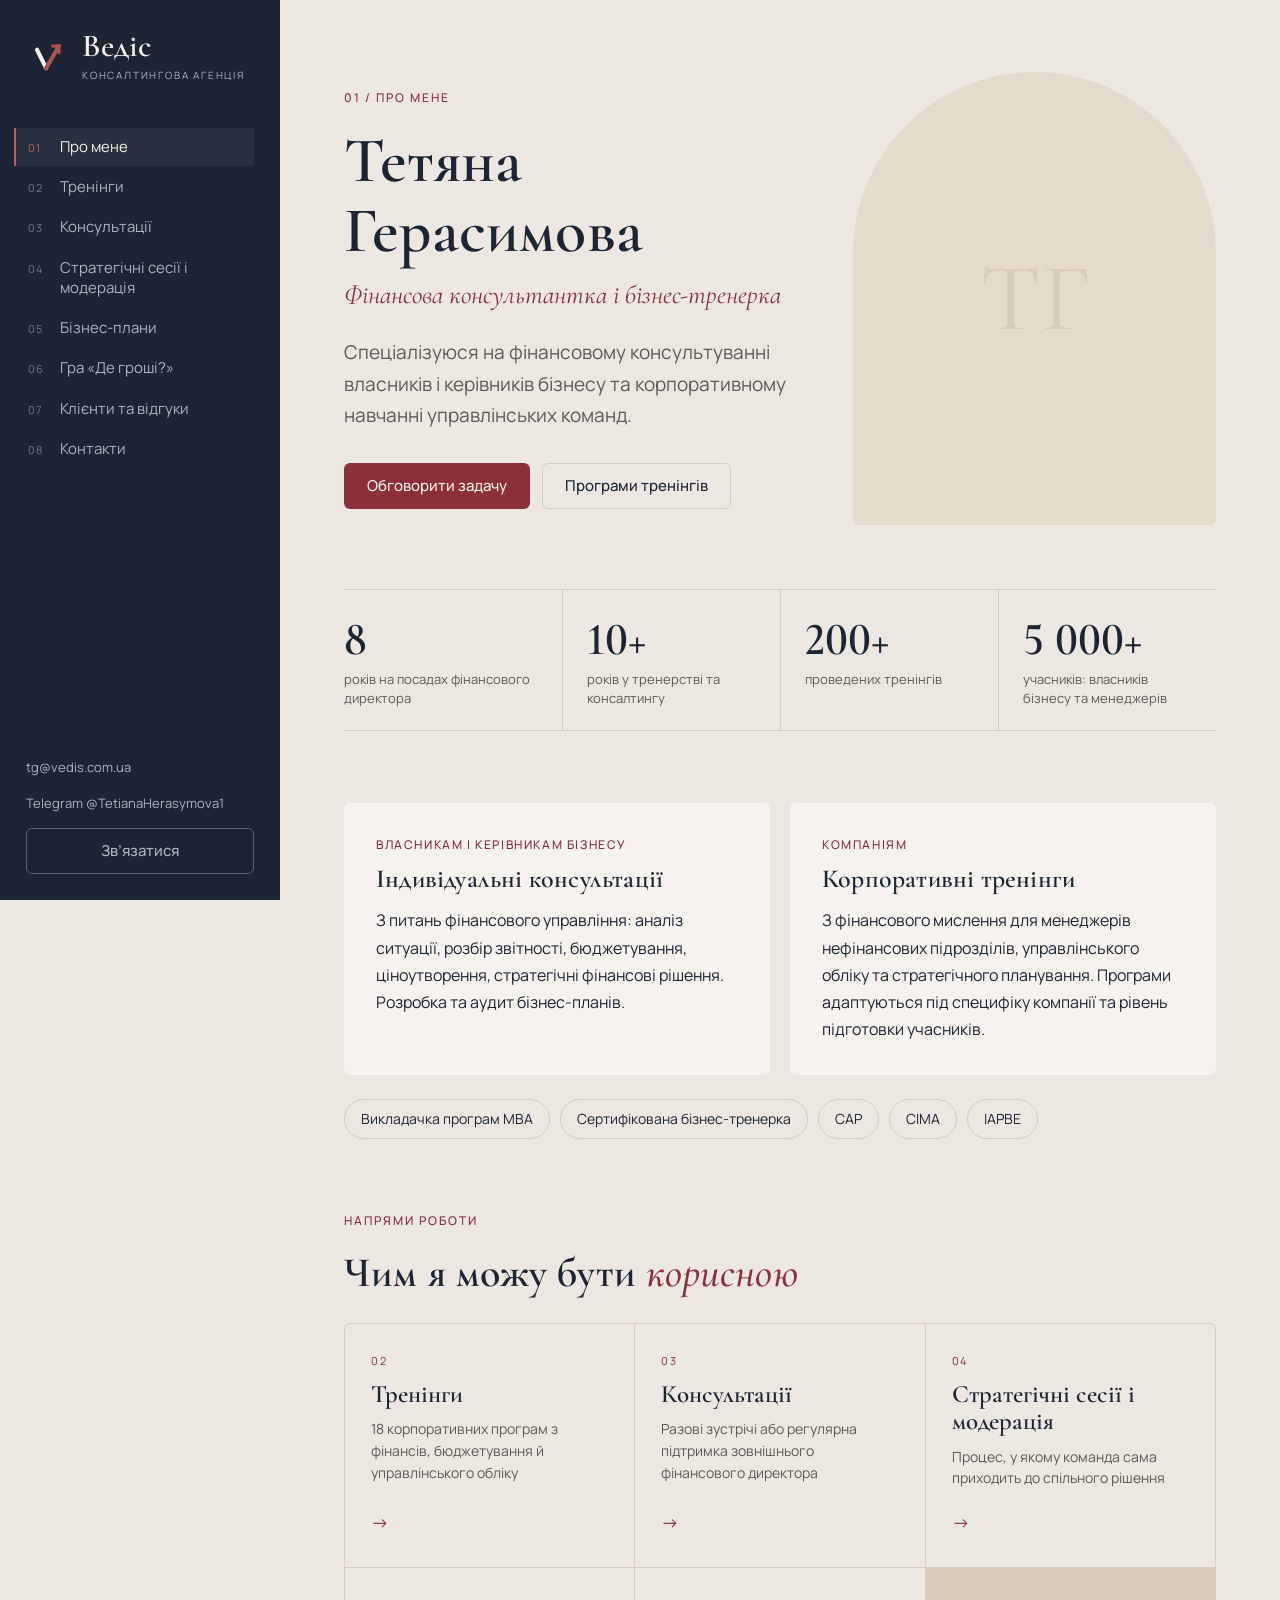
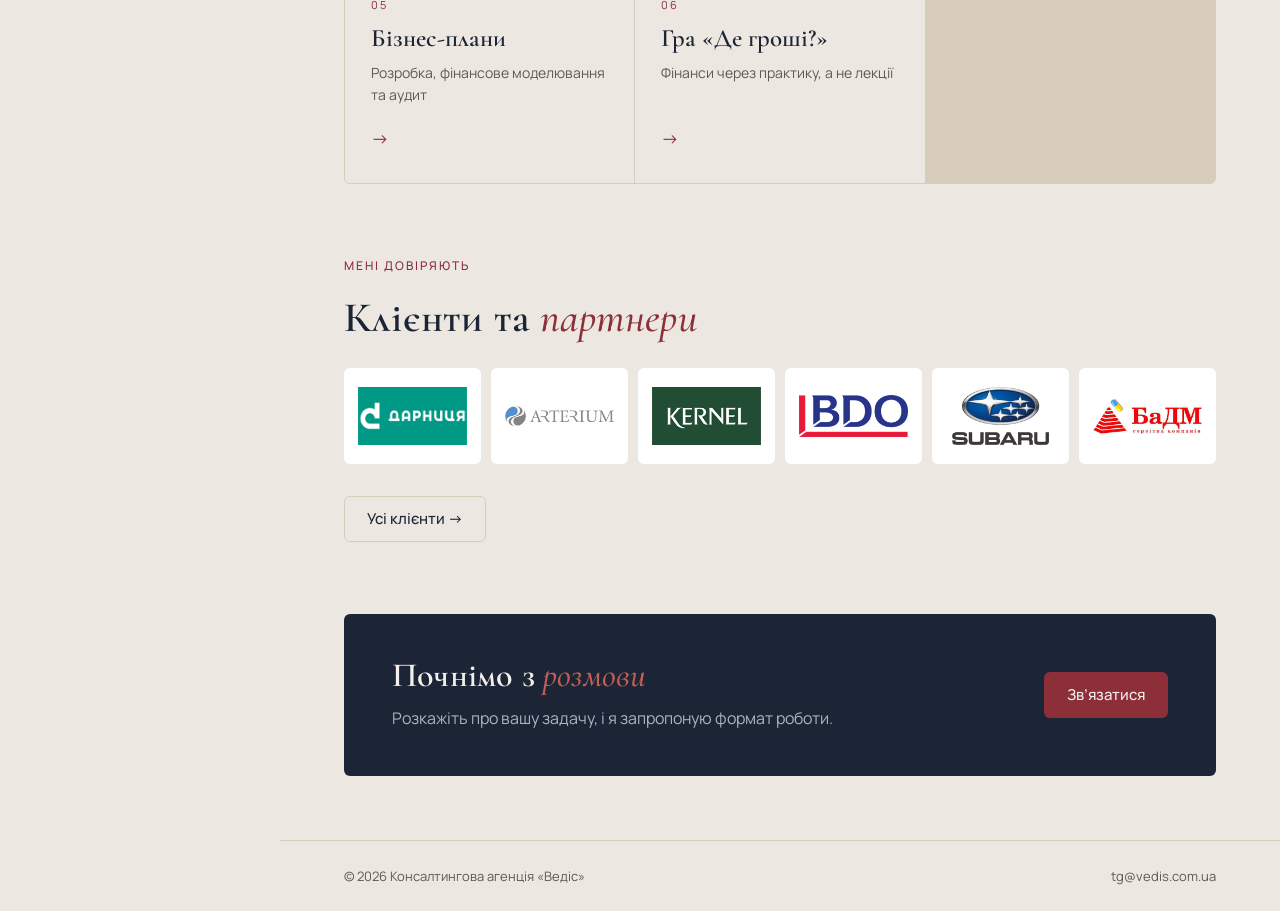
==== index.html @ 9a40e92c "Сайт консалтингової агенції Ведіс Вісім сторінок із лівим меню: Про мене, Тренінги (18 програм, спис" ====
<!doctype html>
<html lang="uk">
<head>
  <meta charset="UTF-8" />
  <meta name="viewport" content="width=device-width, initial-scale=1.0" />
  <title>Консалтингова агенція Ведіс — фінансовий консалтинг і корпоративні тренінги</title>
  <meta name="description" content="Тетяна Герасимова — фінансова консультантка і бізнес-тренерка. Фінансові консультації для власників бізнесу, корпоративні тренінги, стратегічні сесії, бізнес-плани." />
  <link rel="canonical" href="https://vedis.com.ua/" />
  <meta property="og:type" content="website" />
  <meta property="og:locale" content="uk_UA" />
  <meta property="og:site_name" content="Консалтингова агенція Ведіс" />
  <meta property="og:title" content="Консалтингова агенція Ведіс — фінансовий консалтинг і корпоративні тренінги" />
  <meta property="og:description" content="Тетяна Герасимова — фінансова консультантка і бізнес-тренерка. Фінансові консультації для власників бізнесу, корпоративні тренінги, стратегічні сесії, бізнес-плани." />
  <meta property="og:url" content="https://vedis.com.ua/" />
  <meta name="theme-color" content="#1c2535" />
  <link rel="icon" href="favicon.svg" type="image/svg+xml" />
  <link rel="icon" href="favicon-32.png" sizes="32x32" type="image/png" />
  <link rel="apple-touch-icon" href="apple-touch-icon.png" />
  <link rel="preconnect" href="https://fonts.googleapis.com" />
  <link rel="preconnect" href="https://fonts.gstatic.com" crossorigin />
  <link href="https://fonts.googleapis.com/css2?family=Cormorant+Garamond:ital,wght@0,500;0,600;1,500&family=Manrope:wght@400;500;600&display=swap" rel="stylesheet" />
  <link rel="stylesheet" href="assets/css/styles.css?v=20261014-1552" />
</head>
<body>
  <div class="layout">
    <header class="sidebar">
      <a class="brand" href="./" aria-label="Ведіс — на головну">
        <img src="assets/img/logo-mark.svg" alt="" width="44" height="44" />
        <span><span class="brand-name">Ведіс</span><span class="brand-tag">Консалтингова агенція</span></span>
      </a>
      <button class="menu-toggle" type="button" aria-expanded="false" aria-controls="main-nav"><span>Меню</span></button>
      <nav class="nav" id="main-nav" aria-label="Головне меню">
        <a href="./" aria-current="page"><span>01</span>Про мене</a>
        <a href="treningy.html"><span>02</span>Тренінги</a>
        <a href="konsultatsii.html"><span>03</span>Консультації</a>
        <a href="stratehichni-sesii.html"><span>04</span>Стратегічні сесії і модерація</a>
        <a href="biznes-plany.html"><span>05</span>Бізнес-плани</a>
        <a href="hra-de-hroshi.html"><span>06</span>Гра &#171;Де гроші?&#187;</a>
        <a href="klienty.html"><span>07</span>Клієнти та відгуки</a>
        <a href="kontakty.html"><span>08</span>Контакти</a>
      </nav>
      <div class="sidebar-foot">
        <a href="mailto:tg@vedis.com.ua">tg@vedis.com.ua</a>
        <a href="https://t.me/TetianaHerasymova1" target="_blank" rel="noopener">Telegram @TetianaHerasymova1</a>
        <a class="button button-light" href="kontakty.html" data-order="" data-order-title="Зв’язатися">Зв’язатися</a>
      </div>
    </header>

    <div class="content">
      <main class="page" id="main">
        <section class="hero">
          <div>
            <p class="section-index">01 / Про мене</p>
            <h1>Тетяна<br />Герасимова</h1>
            <p class="role">Фінансова консультантка і бізнес-тренерка</p>
            <p class="lead">Спеціалізуюся на фінансовому консультуванні власників і керівників бізнесу та корпоративному навчанні управлінських команд.</p>
            <div class="actions">
              <a class="button button-primary" href="kontakty.html" data-order="" data-order-title="Обговорити задачу">Обговорити задачу</a>
              <a class="button button-ghost" href="treningy.html">Програми тренінгів</a>
            </div>
          </div>
          <div class="portrait" aria-hidden="true">ТГ</div>
        </section>

        <div class="stats">
          <div class="stat"><b>8</b><span>років на посадах фінансового директора</span></div>
          <div class="stat"><b>10+</b><span>років у тренерстві та консалтингу</span></div>
          <div class="stat"><b>200+</b><span>проведених тренінгів</span></div>
          <div class="stat"><b>5 000+</b><span>учасників: власників бізнесу та менеджерів</span></div>
        </div>

        <section class="block">
          <div class="audience">
            <article class="card">
              <p class="kicker">Власникам і керівникам бізнесу</p>
              <h3>Індивідуальні консультації</h3>
              <p>З питань фінансового управління: аналіз ситуації, розбір звітності, бюджетування, ціноутворення, стратегічні фінансові рішення. Розробка та аудит бізнес-планів.</p>
            </article>
            <article class="card">
              <p class="kicker">Компаніям</p>
              <h3>Корпоративні тренінги</h3>
              <p>З фінансового мислення для менеджерів нефінансових підрозділів, управлінського обліку та стратегічного планування. Програми адаптуються під специфіку компанії та рівень підготовки учасників.</p>
            </article>
          </div>
          <div class="credentials" aria-label="Кваліфікація">
            <span>Викладачка програм MBA</span>
            <span>Сертифікована бізнес-тренерка</span>
            <span>CAP</span>
            <span>CIMA</span>
            <span>IAPBE</span>
          </div>
        </section>

        <section class="block">
          <div class="block-head">
            <p class="section-index">Напрями роботи</p>
            <h2>Чим я можу бути <em>корисною</em></h2>
          </div>
          <div class="directions">
            <a class="direction" href="treningy.html"><small>02</small><strong>Тренінги</strong><span>18 корпоративних програм з фінансів, бюджетування й управлінського обліку</span><span class="arrow">→</span></a>
            <a class="direction" href="konsultatsii.html"><small>03</small><strong>Консультації</strong><span>Разові зустрічі або регулярна підтримка зовнішнього фінансового директора</span><span class="arrow">→</span></a>
            <a class="direction" href="stratehichni-sesii.html"><small>04</small><strong>Стратегічні сесії і модерація</strong><span>Процес, у якому команда сама приходить до спільного рішення</span><span class="arrow">→</span></a>
            <a class="direction" href="biznes-plany.html"><small>05</small><strong>Бізнес-плани</strong><span>Розробка, фінансове моделювання та аудит</span><span class="arrow">→</span></a>
            <a class="direction" href="hra-de-hroshi.html"><small>06</small><strong>Гра «Де гроші?»</strong><span>Фінанси через практику, а не лекції</span><span class="arrow">→</span></a>
          </div>
        </section>

        <section class="block">
          <div class="block-head">
            <p class="section-index">Мені довіряють</p>
            <h2>Клієнти та <em>партнери</em></h2>
          </div>
          <div class="clients-strip">
            <div class="client is-tile"><img src="assets/clients/darnytsia.png" alt="Дарниця" loading="lazy" /></div>
            <div class="client"><img src="assets/clients/arterium.png" alt="Артеріум" loading="lazy" /></div>
            <div class="client is-tile"><img src="assets/clients/kernel.png" alt="Kernel" loading="lazy" /></div>
            <div class="client"><img src="assets/clients/bdo.png" alt="BDO" loading="lazy" /></div>
            <div class="client"><img src="assets/clients/subaru.png" alt="Subaru" loading="lazy" /></div>
            <div class="client"><img src="assets/clients/badm.png" alt="БаДМ" loading="lazy" /></div>
          </div>
          <div class="actions"><a class="button button-ghost" href="klienty.html">Усі клієнти →</a></div>
        </section>

        <section class="block">
          <div class="cta-band">
            <div>
              <h2>Почнімо з <em>розмови</em></h2>
              <p>Розкажіть про вашу задачу, і я запропоную формат роботи.</p>
            </div>
            <a class="button button-primary" href="kontakty.html" data-order="" data-order-title="Обговорити задачу">Зв’язатися</a>
          </div>
        </section>
      </main>
      <footer class="footer">
        <span>© <span data-year>2026</span> Консалтингова агенція «Ведіс»</span>
        <a href="mailto:tg@vedis.com.ua">tg@vedis.com.ua</a>
      </footer>
    </div>
  </div>

  <dialog class="order-dialog" id="order-dialog" aria-labelledby="order-title">
    <form class="form js-form" data-subject="Замовлення з сайту">
      <button class="dialog-close" type="button" aria-label="Закрити">×</button>
      <h2 id="order-title">Замовити</h2>
      <p class="service-name"></p>
      <input type="hidden" name="service" />
      <input class="hp" type="checkbox" name="botcheck" tabindex="-1" autocomplete="off" />
      <div class="row">
        <label>Ваше ім’я<input name="name" autocomplete="name" required /></label>
        <label>Компанія<input name="company" autocomplete="organization" /></label>
      </div>
      <div class="row">
        <label>Телефон, Telegram або Viber<input name="phone" autocomplete="tel" required /></label>
        <label>Email<input name="email" type="email" autocomplete="email" /></label>
      </div>
      <label>Коментар<textarea name="message" placeholder="Кількість учасників, бажані дати, ваш запит"></textarea></label>
      <button class="button button-primary" type="submit">Надіслати заявку</button>
      <p class="form-status" role="status"></p>
    </form>
  </dialog>

  <script src="assets/js/main.js?v=20261014-1552"></script>
</body>
</html>
---- assets/css/styles.css ----
:root {
  --stone: #ece7e0;
  --paper: #f6f3ee;
  --sand: #d8ccba;
  --sand-soft: #e4dbcd;
  --navy: #1c2535;
  --navy-soft: #273247;
  --ink: #1c2535;
  --muted: #5d5a55;
  --bordo: #8c2f39;
  --bordo-dark: #74252e;
  --bordo-light: #c25e55;
  --on-navy: #f3efe9;
  --on-navy-muted: #aeb3bd;
  --serif: "Cormorant Garamond", Georgia, serif;
  --sans: "Manrope", system-ui, -apple-system, "Segoe UI", sans-serif;
  --sidebar: 280px;
  --radius: 6px;
}

*, *::before, *::after { box-sizing: border-box; }
html { scroll-behavior: smooth; -webkit-text-size-adjust: 100%; }
body {
  margin: 0;
  background: var(--stone);
  color: var(--ink);
  font: 400 16px/1.7 var(--sans);
  font-variant-numeric: lining-nums;
}
img { max-width: 100%; display: block; }
a { color: inherit; }
h1, h2, h3 { font-family: var(--serif); font-weight: 600; line-height: 1.08; margin: 0; letter-spacing: 0.2px; }
h1 { font-size: clamp(40px, 5.2vw, 64px); }
h2 { font-size: clamp(30px, 3.4vw, 42px); }
h3 { font-size: 26px; }
h1 em, h2 em, h3 em { font-style: italic; font-weight: 500; color: var(--bordo); }
p { margin: 0 0 1em; }
.visually-hidden { position: absolute !important; width: 1px; height: 1px; overflow: hidden; clip: rect(0 0 0 0); white-space: nowrap; }

/* ---------- Layout ---------- */
.layout { display: grid; grid-template-columns: var(--sidebar) minmax(0, 1fr); min-height: 100vh; }

.sidebar {
  position: sticky; top: 0; height: 100vh;
  display: flex; flex-direction: column;
  background: var(--navy); color: var(--on-navy-muted);
  padding: 32px 26px 26px;
  overflow-y: auto;
}
.brand { display: flex; align-items: center; gap: 12px; text-decoration: none; color: var(--on-navy); }
.brand img { width: 44px; height: 44px; }
.brand-name { display: block; font-family: var(--serif); font-weight: 600; font-size: 32px; line-height: 0.9; }
.brand-tag { display: block; font-size: 10px; letter-spacing: 1.8px; text-transform: uppercase; color: var(--on-navy-muted); margin-top: 6px; }

.menu-toggle { display: none; }

.nav { margin: 44px 0 24px; display: grid; gap: 2px; }
.nav a {
  display: flex; gap: 14px; align-items: baseline;
  padding: 9px 12px; margin-left: -12px;
  border-left: 2px solid transparent;
  text-decoration: none; font-size: 15px; line-height: 1.35;
  transition: color .2s, background .2s;
}
.nav a span { font-size: 11px; letter-spacing: 1px; color: #6f7788; min-width: 18px; }
.nav a:hover { color: var(--on-navy); background: rgba(255,255,255,.04); }
.nav a[aria-current="page"] { color: var(--on-navy); border-left-color: var(--bordo-light); background: rgba(255,255,255,.05); }
.nav a[aria-current="page"] span { color: var(--bordo-light); }

.sidebar-foot { margin-top: auto; display: grid; gap: 14px; font-size: 13px; }
.sidebar-foot a { text-decoration: none; color: var(--on-navy-muted); }
.sidebar-foot a:hover { color: var(--on-navy); }
.sidebar-foot .button { justify-content: center; }

.content { min-width: 0; display: flex; flex-direction: column; }
.page { width: 100%; max-width: 1080px; padding: 72px clamp(24px, 5vw, 72px) 64px; flex: 1; }

.section-index { font-size: 12px; letter-spacing: 2px; text-transform: uppercase; color: var(--bordo); margin: 0 0 18px; font-weight: 500; }
.lead { font-size: 19px; line-height: 1.65; color: var(--muted); max-width: 680px; margin-top: 22px; }
.page-head { margin-bottom: 56px; }
.block { margin-top: 72px; }
.block-head { margin-bottom: 28px; }
.rule { border: 0; border-top: 1px solid var(--sand); margin: 64px 0; }

/* ---------- Buttons ---------- */
.button {
  display: inline-flex; align-items: center; gap: 10px;
  padding: 13px 22px; border-radius: var(--radius);
  font: 500 15px/1.2 var(--sans); text-decoration: none; cursor: pointer;
  border: 1px solid transparent; transition: background .2s, color .2s, border-color .2s;
}
.button-primary { background: var(--bordo); color: var(--on-navy); }
.button-primary:hover { background: var(--bordo-dark); }
.button-ghost { background: transparent; color: var(--ink); border-color: var(--sand); }
.button-ghost:hover { border-color: var(--ink); }
.button-light { background: transparent; color: var(--on-navy); border-color: rgba(243,239,233,.3); }
.button-light:hover { border-color: var(--on-navy); }
.button svg { width: 16px; height: 16px; }
.actions { display: flex; flex-wrap: wrap; gap: 12px; margin-top: 32px; }

/* ---------- Home ---------- */
.hero { display: grid; grid-template-columns: minmax(0, 1.25fr) minmax(0, 1fr); gap: 56px; align-items: center; }
.hero .role { font-family: var(--serif); font-size: 26px; line-height: 1.25; font-style: italic; color: var(--bordo); margin-top: 14px; }
.portrait {
  aspect-ratio: 4 / 5; border-radius: 200px 200px 6px 6px;
  background: var(--sand-soft); overflow: hidden;
  display: grid; place-items: center;
  font-family: var(--serif); font-size: 96px; color: var(--sand);
}
.portrait img { width: 100%; height: 100%; object-fit: cover; }

.stats { display: grid; grid-template-columns: repeat(4, minmax(0, 1fr)); border-top: 1px solid var(--sand); border-bottom: 1px solid var(--sand); margin-top: 64px; }
.stat { padding: 26px 20px 22px 0; }
.stat + .stat { padding-left: 24px; border-left: 1px solid var(--sand); }
.stat b { display: block; font-family: var(--serif); font-weight: 600; font-size: 46px; line-height: 1; color: var(--ink); }
.stat span { display: block; font-size: 13px; color: var(--muted); margin-top: 8px; line-height: 1.45; }

.audience { display: grid; grid-template-columns: repeat(2, minmax(0, 1fr)); gap: 20px; }
.card { background: var(--paper); border-radius: var(--radius); padding: 32px; }
.card h3 { margin-bottom: 14px; }
.card p:last-child { margin-bottom: 0; }
.card .kicker { font-size: 12px; letter-spacing: 1.6px; text-transform: uppercase; color: var(--bordo); margin-bottom: 10px; font-weight: 500; }

.credentials { display: flex; flex-wrap: wrap; gap: 10px; margin-top: 24px; }
.credentials span { border: 1px solid var(--sand); border-radius: 40px; padding: 7px 16px; font-size: 14px; }

.directions { display: grid; grid-template-columns: repeat(auto-fit, minmax(220px, 1fr)); gap: 1px; background: var(--sand); border: 1px solid var(--sand); border-radius: var(--radius); overflow: hidden; }
.direction { background: var(--stone); padding: 28px 26px 30px; text-decoration: none; display: flex; flex-direction: column; gap: 10px; transition: background .2s; }
.direction:hover { background: var(--paper); }
.direction small { font-size: 11px; letter-spacing: 1.5px; color: var(--bordo); }
.direction strong { font-family: var(--serif); font-size: 25px; font-weight: 600; line-height: 1.1; }
.direction span { font-size: 14px; color: var(--muted); line-height: 1.55; }
.direction .arrow { margin-top: auto; padding-top: 10px; color: var(--bordo); font-size: 18px; }

.cta-band { background: var(--navy); color: var(--on-navy); border-radius: var(--radius); padding: 44px 48px; display: flex; align-items: center; justify-content: space-between; gap: 32px; flex-wrap: wrap; }
.cta-band h2 { font-size: 34px; }
.cta-band h2 em { color: var(--bordo-light); }
.cta-band p { color: var(--on-navy-muted); margin: 10px 0 0; }

/* ---------- Lists / services ---------- */
.checklist { list-style: none; padding: 0; margin: 0; display: grid; grid-template-columns: repeat(2, minmax(0, 1fr)); gap: 0 32px; }
.checklist li { padding: 13px 0 13px 28px; border-bottom: 1px solid var(--sand); position: relative; }
.checklist li::before { content: ""; position: absolute; left: 2px; top: 22px; width: 12px; height: 2px; background: var(--bordo); }

.services { display: grid; gap: 20px; }
.service { background: var(--paper); border-radius: var(--radius); padding: 36px; display: grid; grid-template-columns: 64px minmax(0, 1fr); gap: 8px 24px; }
.service .num { font-family: var(--serif); font-size: 40px; line-height: 1; color: var(--bordo); }
.service h3 { margin-bottom: 12px; }
.service p:last-child { margin-bottom: 0; }
.service .meta { font-size: 14px; color: var(--muted); border-top: 1px solid var(--sand); padding-top: 14px; margin-top: 16px; }
.note { font-size: 15px; color: var(--muted); border-left: 2px solid var(--bordo); padding: 4px 0 4px 18px; margin-top: 32px; }

.chips { display: flex; flex-wrap: wrap; gap: 10px; }
.chips span { background: var(--paper); border-radius: 40px; padding: 9px 18px; font-size: 15px; }

.formats { display: grid; grid-template-columns: repeat(2, minmax(0, 1fr)); gap: 20px; }
.format { border: 1px solid var(--sand); border-radius: var(--radius); padding: 28px; }
.format small { display: block; font-size: 11px; letter-spacing: 1.5px; text-transform: uppercase; color: var(--bordo); margin-bottom: 8px; font-weight: 500; }
.format strong { font-family: var(--serif); font-size: 24px; font-weight: 600; line-height: 1.15; display: block; }
.format p { margin: 10px 0 0; color: var(--muted); font-size: 15px; }

.two-col { display: grid; grid-template-columns: repeat(2, minmax(0, 1fr)); gap: 48px; }

/* ---------- Trainings ---------- */
.trainings { display: grid; grid-template-columns: 300px minmax(0, 1fr); gap: 48px; align-items: start; }
.program-nav { position: sticky; top: 32px; max-height: calc(100vh - 64px); overflow-y: auto; overflow-x: hidden; padding: 0 6px 0 12px; margin-left: -12px; }
.program-nav h2 { font-family: var(--sans); font-size: 11px; letter-spacing: 1.6px; text-transform: uppercase; color: var(--muted); font-weight: 500; margin: 24px 0 8px; }
.program-nav h2:first-child { margin-top: 0; }
.program-nav ul { list-style: none; margin: 0; padding: 0; }
.program-nav a { display: grid; grid-template-columns: minmax(0, 1fr) auto; gap: 12px; padding: 9px 12px; margin: 0 -12px; border-radius: var(--radius); text-decoration: none; font-size: 14px; line-height: 1.4; }
.program-nav a small { color: var(--muted); font-size: 12px; white-space: nowrap; padding-top: 1px; }
.program-nav a:hover { background: var(--paper); }
.program-nav a[aria-current="true"] { background: var(--navy); color: var(--on-navy); }
.program-nav a[aria-current="true"] small { color: var(--on-navy-muted); }
.program-select { display: none; }

.program { background: var(--paper); border-radius: var(--radius); padding: 44px; }
.js .program:not(.is-active) { display: none; }
.program + .program { margin-top: 24px; }
.js .program + .program { margin-top: 0; }
.program-hours { display: inline-block; background: var(--stone); border-radius: 40px; padding: 5px 14px; font-size: 13px; margin-bottom: 18px; }
.program h2 { margin-bottom: 26px; }
.program h3 { font-size: 24px; margin: 34px 0 12px; }
.program dl { display: grid; grid-template-columns: 170px minmax(0, 1fr); gap: 12px 24px; margin: 0; }
.program dt { font-size: 13px; color: var(--muted); padding-top: 2px; }
.program dd { margin: 0; }
.program ul.dash { list-style: none; padding: 0; margin: 0; }
.program ul.dash li { padding-left: 22px; position: relative; margin-bottom: 8px; }
.program ul.dash li::before { content: ""; position: absolute; left: 0; top: 13px; width: 10px; height: 2px; background: var(--bordo); }
.day { margin-top: 28px; }
.day-title { font-size: 12px; letter-spacing: 1.6px; text-transform: uppercase; color: var(--bordo); font-weight: 500; border-bottom: 1px solid var(--sand); padding-bottom: 8px; margin-bottom: 4px; }
.topics { list-style: none; counter-reset: topic var(--start, 0); padding: 0; margin: 0; }
.topics > li { counter-increment: topic; padding: 14px 0 14px 44px; border-bottom: 1px solid var(--sand-soft); position: relative; }
.topics > li::before { content: counter(topic, decimal-leading-zero); position: absolute; left: 0; top: 13px; font-family: var(--serif); font-size: 20px; color: var(--bordo); line-height: 1.3; }
.topics ul { margin: 6px 0 0; padding-left: 18px; color: var(--muted); font-size: 15px; }
.topics ul li { margin-bottom: 2px; }
.program-pending { color: var(--muted); border-left: 2px solid var(--sand); padding-left: 18px; }
.trainer { margin-top: 28px; font-size: 15px; color: var(--muted); }
.trainer b { color: var(--ink); font-weight: 500; }
.custom-note { margin-top: 40px; }

/* ---------- Gallery ---------- */
.gallery { display: grid; grid-template-columns: repeat(auto-fill, minmax(150px, 1fr)); gap: 10px; }
.gallery a { display: block; aspect-ratio: 4 / 3; overflow: hidden; border-radius: 4px; background: var(--sand-soft); }
.gallery img { width: 100%; height: 100%; object-fit: cover; transition: transform .3s; }
.gallery a:hover img { transform: scale(1.04); }
.lightbox { border: 0; padding: 0; background: transparent; max-width: 100vw; max-height: 100vh; width: 100vw; height: 100vh; }
.lightbox::backdrop { background: rgba(14, 18, 27, .92); }
.lightbox-inner { position: relative; width: 100%; height: 100%; display: grid; place-items: center; padding: 56px 72px; }
.lightbox img { max-width: 100%; max-height: calc(100vh - 112px); object-fit: contain; }
.lightbox button { position: absolute; background: none; border: 0; color: #fff; font-size: 34px; cursor: pointer; padding: 10px 16px; line-height: 1; }
.lightbox .lb-close { top: 10px; right: 12px; }
.lightbox .lb-prev { left: 8px; top: 50%; transform: translateY(-50%); }
.lightbox .lb-next { right: 8px; top: 50%; transform: translateY(-50%); }
.lightbox .lb-count { position: absolute; bottom: 16px; left: 0; right: 0; text-align: center; color: #cfd3da; font-size: 13px; }

/* ---------- Clients ---------- */
.clients { display: grid; grid-template-columns: repeat(auto-fill, minmax(170px, 1fr)); gap: 12px; }
.client { background: #fff; border-radius: var(--radius); height: 124px; display: flex; align-items: center; justify-content: center; padding: 0 22px; overflow: hidden; }
.client img { max-height: 76px; max-width: 100%; width: auto; height: auto; }
.client.is-tile { padding: 0; }
.client.is-tile img { width: 100%; height: 100%; max-height: none; object-fit: cover; }
.clients-strip { display: grid; grid-template-columns: repeat(6, minmax(0, 1fr)); gap: 10px; }
.clients-strip .client { height: 96px; padding: 0 14px; }
.clients-strip .client img { max-height: 58px; }

/* ---------- Contacts ---------- */
.contact-grid { display: grid; grid-template-columns: minmax(0, 1fr) minmax(0, 1.1fr); gap: 48px; align-items: start; }
.contact-list { display: grid; gap: 1px; background: var(--sand); border-top: 1px solid var(--sand); border-bottom: 1px solid var(--sand); }
.contact-list a { background: var(--stone); display: grid; padding: 18px 0; text-decoration: none; }
.contact-list a small { font-size: 12px; letter-spacing: 1.5px; text-transform: uppercase; color: var(--muted); }
.contact-list a span { font-family: var(--serif); font-size: 26px; font-weight: 600; }
.contact-list a:hover span { color: var(--bordo); }

/* ---------- Forms ---------- */
.form { background: var(--paper); border-radius: var(--radius); padding: 32px; display: grid; gap: 16px; }
.form label { display: grid; gap: 6px; font-size: 13px; color: var(--muted); }
.form input, .form textarea {
  font: 400 16px/1.5 var(--sans); color: var(--ink);
  background: #fff; border: 1px solid var(--sand); border-radius: var(--radius);
  padding: 11px 14px; width: 100%;
}
.form textarea { min-height: 110px; resize: vertical; }
.form input:focus, .form textarea:focus { outline: 2px solid var(--navy); outline-offset: -1px; border-color: transparent; }
.form .row { display: grid; grid-template-columns: repeat(2, minmax(0, 1fr)); gap: 16px; }
.form .button { justify-self: start; }
.form-status { font-size: 14px; margin: 0; min-height: 1.4em; }
.form-status.is-error { color: var(--bordo); }
.form-status.is-ok { color: #2f6b4f; }
.form-note { font-size: 12px; color: var(--muted); margin: 0; }
.hp { display: none; }

.order-dialog { border: 0; border-radius: 10px; padding: 0; width: min(560px, calc(100vw - 32px)); background: var(--paper); color: var(--ink); }
.order-dialog::backdrop { background: rgba(14, 18, 27, .6); }
.order-dialog .form { padding: 36px; }
.order-dialog h2 { font-size: 32px; padding-right: 30px; }
.order-dialog .service-name { color: var(--bordo); font-size: 15px; margin: -6px 0 4px; }
.dialog-close { position: absolute; top: 14px; right: 16px; background: none; border: 0; font-size: 28px; line-height: 1; cursor: pointer; color: var(--muted); }

/* ---------- Footer ---------- */
.footer { border-top: 1px solid var(--sand); padding: 24px clamp(24px, 5vw, 72px); font-size: 13px; color: var(--muted); display: flex; justify-content: space-between; flex-wrap: wrap; gap: 8px 24px; }
.footer a { text-decoration: none; }
.print-head { display: none; }

/* ---------- Responsive ---------- */
.program { container-type: inline-size; }
@container (max-width: 620px) {
  .program dl { grid-template-columns: 1fr; gap: 4px; }
  .program dd { margin-bottom: 14px; }
}

@media (max-width: 1280px) {
  .trainings { grid-template-columns: 1fr; gap: 20px; }
  .program-nav { display: none; }
  .program-select { display: grid; gap: 6px; font-size: 13px; color: var(--muted); max-width: 640px; }
  .program-select select { font: 500 16px var(--sans); padding: 12px 14px; border: 1px solid var(--sand); border-radius: var(--radius); background: var(--paper); color: var(--ink); width: 100%; }
}

@media (max-width: 1180px) {
  .clients-strip { grid-template-columns: repeat(3, minmax(0, 1fr)); }
}

@media (max-width: 960px) {
  .layout { display: block; }
  .sidebar {
    position: sticky; top: 0; z-index: 20; height: auto; overflow: visible;
    flex-direction: row; flex-wrap: wrap; align-items: center; justify-content: space-between;
    padding: 12px 16px;
  }
  .brand img { width: 36px; height: 36px; }
  .brand-name { font-size: 26px; }
  .brand-tag { font-size: 9px; margin-top: 4px; }
  .menu-toggle {
    display: inline-flex; align-items: center; gap: 8px;
    background: none; border: 1px solid rgba(243,239,233,.3); color: var(--on-navy);
    border-radius: var(--radius); padding: 8px 14px; font: 500 14px var(--sans); cursor: pointer;
  }
  .nav, .sidebar-foot { display: none; width: 100%; }
  .sidebar.is-open .nav { display: grid; margin: 16px 0 8px; }
  .sidebar.is-open .sidebar-foot { display: grid; padding-bottom: 8px; }
  .nav a { margin-left: 0; }

  .page { padding: 40px 16px 48px; }
  .footer { padding: 20px 16px; }
  .hero { grid-template-columns: 1fr; gap: 32px; }
  .hero .portrait { width: 62%; max-width: 260px; order: -1; font-size: 64px; }
  .stats { grid-template-columns: repeat(2, minmax(0, 1fr)); }
  .stat:nth-child(3) { border-left: 0; padding-left: 0; }
  .stat:nth-child(n+3) { border-top: 1px solid var(--sand); }
  .audience, .formats, .two-col, .contact-grid, .checklist { grid-template-columns: 1fr; }
  .block { margin-top: 56px; }
  .cta-band { padding: 32px 24px; }

  .program { padding: 28px 20px; }
  .service { grid-template-columns: 1fr; padding: 28px 22px; }
  .form { padding: 24px 18px; }
  .form .row { grid-template-columns: 1fr; }
  .order-dialog .form { padding: 28px 20px; }
  .clients { grid-template-columns: repeat(2, minmax(0, 1fr)); }
}

/* ---------- Print (programs) ---------- */
@media print {
  @page { margin: 16mm 16mm 18mm; }
  body { background: #fff; font-size: 11pt; line-height: 1.5; }
  .sidebar, .footer, .page-head, .program-nav, .program-select, .actions, .custom-note,
  .program-gallery, .program-reviews, .order-dialog, .lightbox { display: none !important; }
  .layout { display: block; }
  .page { padding: 0; max-width: none; }
  .trainings { display: block; }
  .program { padding: 0; background: none; }
  .program:not(.is-active) { display: none !important; }
  .print-head { display: flex; justify-content: space-between; align-items: center; border-bottom: 1.5pt solid var(--bordo); padding-bottom: 10pt; margin-bottom: 18pt; font-size: 9pt; color: var(--muted); }
  .print-head .brand-name { color: var(--ink); font-size: 22pt; }
  .print-head .brand { color: var(--ink); }
  .print-head img { width: 30pt; height: 30pt; }
  .topics > li, .day { break-inside: avoid; }
  h2 { font-size: 24pt; }
  a { text-decoration: none; }
}
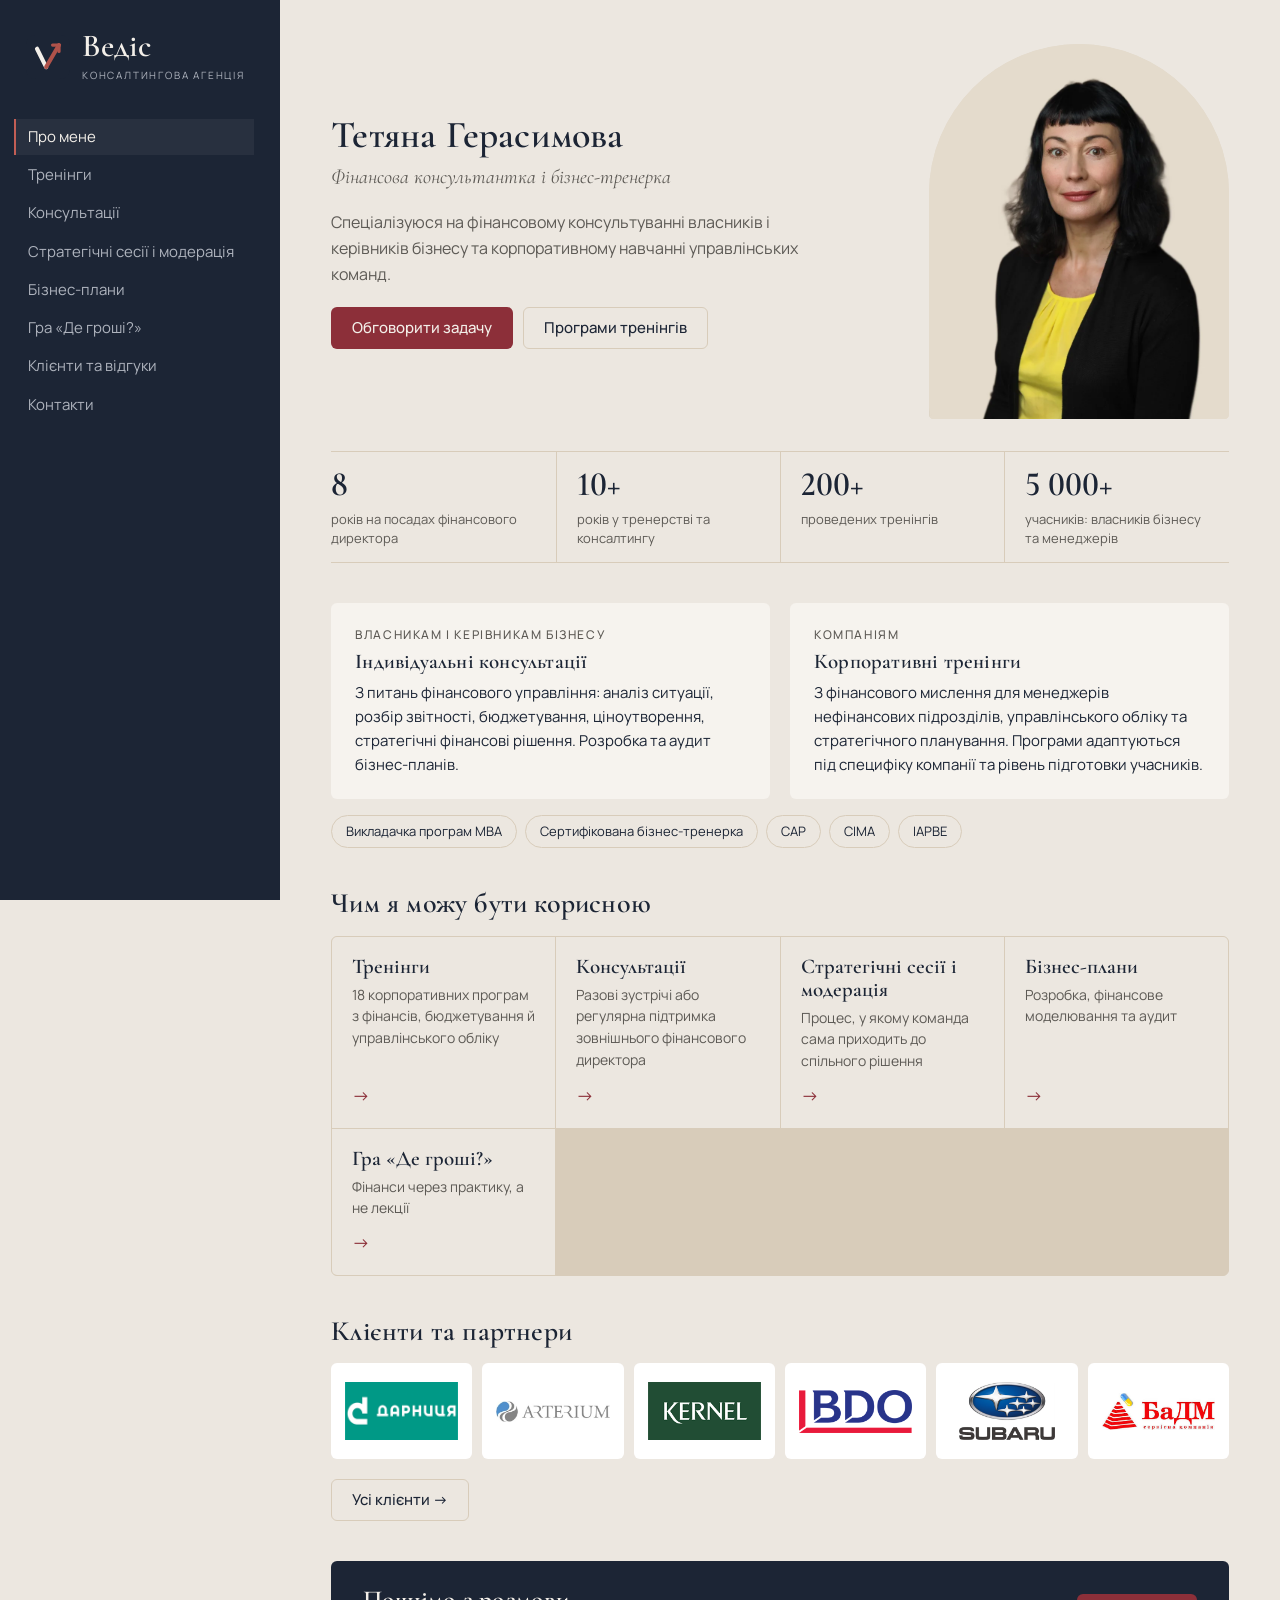
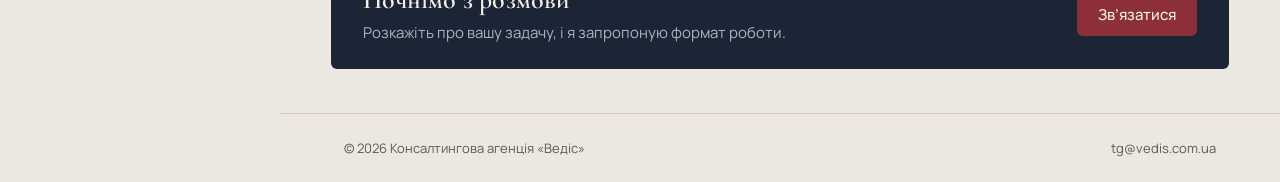
==== commit 2f04ebf6: "Компактніший дизайн і портрет на сторінці «Про мене» - Меню без нумерації, без контактів унизу - При" ====
--- a/index.html
+++ b/index.html
@@ -19,7 +19,7 @@
   <link rel="preconnect" href="https://fonts.googleapis.com" />
   <link rel="preconnect" href="https://fonts.gstatic.com" crossorigin />
   <link href="https://fonts.googleapis.com/css2?family=Cormorant+Garamond:ital,wght@0,500;0,600;1,500&family=Manrope:wght@400;500;600&display=swap" rel="stylesheet" />
-  <link rel="stylesheet" href="assets/css/styles.css?v=20261014-1552" />
+  <link rel="stylesheet" href="assets/css/styles.css?v=20261014-1622" />
 </head>
 <body>
   <div class="layout">
@@ -30,28 +30,22 @@
       </a>
       <button class="menu-toggle" type="button" aria-expanded="false" aria-controls="main-nav"><span>Меню</span></button>
       <nav class="nav" id="main-nav" aria-label="Головне меню">
-        <a href="./" aria-current="page"><span>01</span>Про мене</a>
-        <a href="treningy.html"><span>02</span>Тренінги</a>
-        <a href="konsultatsii.html"><span>03</span>Консультації</a>
-        <a href="stratehichni-sesii.html"><span>04</span>Стратегічні сесії і модерація</a>
-        <a href="biznes-plany.html"><span>05</span>Бізнес-плани</a>
-        <a href="hra-de-hroshi.html"><span>06</span>Гра &#171;Де гроші?&#187;</a>
-        <a href="klienty.html"><span>07</span>Клієнти та відгуки</a>
-        <a href="kontakty.html"><span>08</span>Контакти</a>
+        <a href="./" aria-current="page">Про мене</a>
+        <a href="treningy.html">Тренінги</a>
+        <a href="konsultatsii.html">Консультації</a>
+        <a href="stratehichni-sesii.html">Стратегічні сесії і модерація</a>
+        <a href="biznes-plany.html">Бізнес-плани</a>
+        <a href="hra-de-hroshi.html">Гра &#171;Де гроші?&#187;</a>
+        <a href="klienty.html">Клієнти та відгуки</a>
+        <a href="kontakty.html">Контакти</a>
       </nav>
-      <div class="sidebar-foot">
-        <a href="mailto:tg@vedis.com.ua">tg@vedis.com.ua</a>
-        <a href="https://t.me/TetianaHerasymova1" target="_blank" rel="noopener">Telegram @TetianaHerasymova1</a>
-        <a class="button button-light" href="kontakty.html" data-order="" data-order-title="Зв’язатися">Зв’язатися</a>
-      </div>
     </header>
 
     <div class="content">
       <main class="page" id="main">
         <section class="hero">
           <div>
-            <p class="section-index">01 / Про мене</p>
-            <h1>Тетяна<br />Герасимова</h1>
+            <h1>Тетяна Герасимова</h1>
             <p class="role">Фінансова консультантка і бізнес-тренерка</p>
             <p class="lead">Спеціалізуюся на фінансовому консультуванні власників і керівників бізнесу та корпоративному навчанні управлінських команд.</p>
             <div class="actions">
@@ -59,7 +53,7 @@
               <a class="button button-ghost" href="treningy.html">Програми тренінгів</a>
             </div>
           </div>
-          <div class="portrait" aria-hidden="true">ТГ</div>
+          <picture class="portrait"><source srcset="assets/img/portrait.webp" type="image/webp" /><img src="assets/img/portrait.jpg" alt="Тетяна Герасимова" width="800" height="1200" /></picture>
         </section>
 
         <div class="stats">
@@ -93,22 +87,20 @@
 
         <section class="block">
           <div class="block-head">
-            <p class="section-index">Напрями роботи</p>
-            <h2>Чим я можу бути <em>корисною</em></h2>
+            <h2>Чим я можу бути корисною</h2>
           </div>
           <div class="directions">
-            <a class="direction" href="treningy.html"><small>02</small><strong>Тренінги</strong><span>18 корпоративних програм з фінансів, бюджетування й управлінського обліку</span><span class="arrow">→</span></a>
-            <a class="direction" href="konsultatsii.html"><small>03</small><strong>Консультації</strong><span>Разові зустрічі або регулярна підтримка зовнішнього фінансового директора</span><span class="arrow">→</span></a>
-            <a class="direction" href="stratehichni-sesii.html"><small>04</small><strong>Стратегічні сесії і модерація</strong><span>Процес, у якому команда сама приходить до спільного рішення</span><span class="arrow">→</span></a>
-            <a class="direction" href="biznes-plany.html"><small>05</small><strong>Бізнес-плани</strong><span>Розробка, фінансове моделювання та аудит</span><span class="arrow">→</span></a>
-            <a class="direction" href="hra-de-hroshi.html"><small>06</small><strong>Гра «Де гроші?»</strong><span>Фінанси через практику, а не лекції</span><span class="arrow">→</span></a>
+            <a class="direction" href="treningy.html"><strong>Тренінги</strong><span>18 корпоративних програм з фінансів, бюджетування й управлінського обліку</span><span class="arrow">→</span></a>
+            <a class="direction" href="konsultatsii.html"><strong>Консультації</strong><span>Разові зустрічі або регулярна підтримка зовнішнього фінансового директора</span><span class="arrow">→</span></a>
+            <a class="direction" href="stratehichni-sesii.html"><strong>Стратегічні сесії і модерація</strong><span>Процес, у якому команда сама приходить до спільного рішення</span><span class="arrow">→</span></a>
+            <a class="direction" href="biznes-plany.html"><strong>Бізнес-плани</strong><span>Розробка, фінансове моделювання та аудит</span><span class="arrow">→</span></a>
+            <a class="direction" href="hra-de-hroshi.html"><strong>Гра «Де гроші?»</strong><span>Фінанси через практику, а не лекції</span><span class="arrow">→</span></a>
           </div>
         </section>
 
         <section class="block">
           <div class="block-head">
-            <p class="section-index">Мені довіряють</p>
-            <h2>Клієнти та <em>партнери</em></h2>
+            <h2>Клієнти та партнери</h2>
           </div>
           <div class="clients-strip">
             <div class="client is-tile"><img src="assets/clients/darnytsia.png" alt="Дарниця" loading="lazy" /></div>
@@ -124,7 +116,7 @@
         <section class="block">
           <div class="cta-band">
             <div>
-              <h2>Почнімо з <em>розмови</em></h2>
+              <h2>Почнімо з розмови</h2>
               <p>Розкажіть про вашу задачу, і я запропоную формат роботи.</p>
             </div>
             <a class="button button-primary" href="kontakty.html" data-order="" data-order-title="Обговорити задачу">Зв’язатися</a>
@@ -159,6 +151,6 @@
     </form>
   </dialog>
 
-  <script src="assets/js/main.js?v=20261014-1552"></script>
+  <script src="assets/js/main.js?v=20261014-1622"></script>
 </body>
 </html>
--- a/assets/css/styles.css
+++ b/assets/css/styles.css
@@ -24,16 +24,15 @@
   margin: 0;
   background: var(--stone);
   color: var(--ink);
-  font: 400 16px/1.7 var(--sans);
+  font: 400 15px/1.6 var(--sans);
   font-variant-numeric: lining-nums;
 }
 img { max-width: 100%; display: block; }
 a { color: inherit; }
-h1, h2, h3 { font-family: var(--serif); font-weight: 600; line-height: 1.08; margin: 0; letter-spacing: 0.2px; }
-h1 { font-size: clamp(40px, 5.2vw, 64px); }
-h2 { font-size: clamp(30px, 3.4vw, 42px); }
-h3 { font-size: 26px; }
-h1 em, h2 em, h3 em { font-style: italic; font-weight: 500; color: var(--bordo); }
+h1, h2, h3 { font-family: var(--serif); font-weight: 600; line-height: 1.12; margin: 0; letter-spacing: 0.2px; color: var(--ink); }
+h1 { font-size: clamp(30px, 3vw, 38px); }
+h2 { font-size: clamp(24px, 2.2vw, 28px); }
+h3 { font-size: 21px; }
 p { margin: 0 0 1em; }
 .visually-hidden { position: absolute !important; width: 1px; height: 1px; overflow: hidden; clip: rect(0 0 0 0); white-space: nowrap; }
 
@@ -54,38 +53,29 @@
 
 .menu-toggle { display: none; }
 
-.nav { margin: 44px 0 24px; display: grid; gap: 2px; }
+.nav { margin: 36px 0 16px; display: grid; gap: 2px; }
 .nav a {
-  display: flex; gap: 14px; align-items: baseline;
-  padding: 9px 12px; margin-left: -12px;
+  display: block;
+  padding: 8px 12px; margin-left: -12px;
   border-left: 2px solid transparent;
   text-decoration: none; font-size: 15px; line-height: 1.35;
   transition: color .2s, background .2s;
 }
-.nav a span { font-size: 11px; letter-spacing: 1px; color: #6f7788; min-width: 18px; }
 .nav a:hover { color: var(--on-navy); background: rgba(255,255,255,.04); }
 .nav a[aria-current="page"] { color: var(--on-navy); border-left-color: var(--bordo-light); background: rgba(255,255,255,.05); }
-.nav a[aria-current="page"] span { color: var(--bordo-light); }
-
-.sidebar-foot { margin-top: auto; display: grid; gap: 14px; font-size: 13px; }
-.sidebar-foot a { text-decoration: none; color: var(--on-navy-muted); }
-.sidebar-foot a:hover { color: var(--on-navy); }
-.sidebar-foot .button { justify-content: center; }
 
 .content { min-width: 0; display: flex; flex-direction: column; }
-.page { width: 100%; max-width: 1080px; padding: 72px clamp(24px, 5vw, 72px) 64px; flex: 1; }
-
-.section-index { font-size: 12px; letter-spacing: 2px; text-transform: uppercase; color: var(--bordo); margin: 0 0 18px; font-weight: 500; }
-.lead { font-size: 19px; line-height: 1.65; color: var(--muted); max-width: 680px; margin-top: 22px; }
-.page-head { margin-bottom: 56px; }
-.block { margin-top: 72px; }
-.block-head { margin-bottom: 28px; }
-.rule { border: 0; border-top: 1px solid var(--sand); margin: 64px 0; }
+.page { width: 100%; max-width: 1080px; padding: 44px clamp(24px, 4vw, 56px) 44px; flex: 1; }
+
+.lead { font-size: 16px; line-height: 1.6; color: var(--muted); max-width: 680px; margin: 12px 0 0; }
+.page-head { margin-bottom: 28px; }
+.block { margin-top: 40px; }
+.block-head { margin-bottom: 16px; }
 
 /* ---------- Buttons ---------- */
 .button {
   display: inline-flex; align-items: center; gap: 10px;
-  padding: 13px 22px; border-radius: var(--radius);
+  padding: 11px 20px; border-radius: var(--radius);
   font: 500 15px/1.2 var(--sans); text-decoration: none; cursor: pointer;
   border: 1px solid transparent; transition: background .2s, color .2s, border-color .2s;
 }
@@ -96,70 +86,70 @@
 .button-light { background: transparent; color: var(--on-navy); border-color: rgba(243,239,233,.3); }
 .button-light:hover { border-color: var(--on-navy); }
 .button svg { width: 16px; height: 16px; }
-.actions { display: flex; flex-wrap: wrap; gap: 12px; margin-top: 32px; }
+.actions { display: flex; flex-wrap: wrap; gap: 10px; margin-top: 20px; }
 
 /* ---------- Home ---------- */
-.hero { display: grid; grid-template-columns: minmax(0, 1.25fr) minmax(0, 1fr); gap: 56px; align-items: center; }
-.hero .role { font-family: var(--serif); font-size: 26px; line-height: 1.25; font-style: italic; color: var(--bordo); margin-top: 14px; }
+.hero { display: grid; grid-template-columns: minmax(0, 1.25fr) minmax(0, 1fr); gap: 40px; align-items: center; }
+.hero .role { font-family: var(--serif); font-size: 20px; line-height: 1.3; font-style: italic; color: var(--muted); margin-top: 8px; }
 .portrait {
-  aspect-ratio: 4 / 5; border-radius: 200px 200px 6px 6px;
+  aspect-ratio: 4 / 5; max-width: 300px; justify-self: end; width: 100%; border-radius: 200px 200px 6px 6px;
   background: var(--sand-soft); overflow: hidden;
   display: grid; place-items: center;
   font-family: var(--serif); font-size: 96px; color: var(--sand);
 }
-.portrait img { width: 100%; height: 100%; object-fit: cover; }
-
-.stats { display: grid; grid-template-columns: repeat(4, minmax(0, 1fr)); border-top: 1px solid var(--sand); border-bottom: 1px solid var(--sand); margin-top: 64px; }
-.stat { padding: 26px 20px 22px 0; }
-.stat + .stat { padding-left: 24px; border-left: 1px solid var(--sand); }
-.stat b { display: block; font-family: var(--serif); font-weight: 600; font-size: 46px; line-height: 1; color: var(--ink); }
+.portrait img { width: 100%; height: 100%; object-fit: cover; object-position: 50% 12%; }
+
+.stats { display: grid; grid-template-columns: repeat(4, minmax(0, 1fr)); border-top: 1px solid var(--sand); border-bottom: 1px solid var(--sand); margin-top: 32px; }
+.stat { padding: 16px 16px 14px 0; }
+.stat + .stat { padding-left: 20px; border-left: 1px solid var(--sand); }
+.stat b { display: block; font-family: var(--serif); font-weight: 600; font-size: 34px; line-height: 1; color: var(--ink); }
 .stat span { display: block; font-size: 13px; color: var(--muted); margin-top: 8px; line-height: 1.45; }
 
 .audience { display: grid; grid-template-columns: repeat(2, minmax(0, 1fr)); gap: 20px; }
-.card { background: var(--paper); border-radius: var(--radius); padding: 32px; }
-.card h3 { margin-bottom: 14px; }
+.card { background: var(--paper); border-radius: var(--radius); padding: 22px 24px; }
+.card h3 { margin-bottom: 8px; }
 .card p:last-child { margin-bottom: 0; }
-.card .kicker { font-size: 12px; letter-spacing: 1.6px; text-transform: uppercase; color: var(--bordo); margin-bottom: 10px; font-weight: 500; }
-
-.credentials { display: flex; flex-wrap: wrap; gap: 10px; margin-top: 24px; }
-.credentials span { border: 1px solid var(--sand); border-radius: 40px; padding: 7px 16px; font-size: 14px; }
+.card .kicker { font-size: 12px; letter-spacing: 1.6px; text-transform: uppercase; color: var(--muted); margin-bottom: 6px; font-weight: 500; }
+
+.credentials { display: flex; flex-wrap: wrap; gap: 8px; margin-top: 16px; }
+.credentials span { border: 1px solid var(--sand); border-radius: 40px; padding: 5px 14px; font-size: 13px; }
 
 .directions { display: grid; grid-template-columns: repeat(auto-fit, minmax(220px, 1fr)); gap: 1px; background: var(--sand); border: 1px solid var(--sand); border-radius: var(--radius); overflow: hidden; }
-.direction { background: var(--stone); padding: 28px 26px 30px; text-decoration: none; display: flex; flex-direction: column; gap: 10px; transition: background .2s; }
+.direction { background: var(--stone); padding: 18px 20px; text-decoration: none; display: flex; flex-direction: column; gap: 6px; transition: background .2s; }
 .direction:hover { background: var(--paper); }
-.direction small { font-size: 11px; letter-spacing: 1.5px; color: var(--bordo); }
-.direction strong { font-family: var(--serif); font-size: 25px; font-weight: 600; line-height: 1.1; }
+.direction small { font-size: 11px; letter-spacing: 1.5px; color: var(--muted); }
+.direction strong { font-family: var(--serif); font-size: 21px; font-weight: 600; line-height: 1.1; }
 .direction span { font-size: 14px; color: var(--muted); line-height: 1.55; }
-.direction .arrow { margin-top: auto; padding-top: 10px; color: var(--bordo); font-size: 18px; }
-
-.cta-band { background: var(--navy); color: var(--on-navy); border-radius: var(--radius); padding: 44px 48px; display: flex; align-items: center; justify-content: space-between; gap: 32px; flex-wrap: wrap; }
-.cta-band h2 { font-size: 34px; }
-.cta-band h2 em { color: var(--bordo-light); }
-.cta-band p { color: var(--on-navy-muted); margin: 10px 0 0; }
+.direction .arrow { margin-top: auto; padding-top: 4px; color: var(--bordo); font-size: 18px; }
+
+.cta-band { background: var(--navy); color: var(--on-navy); border-radius: var(--radius); padding: 24px 32px; display: flex; align-items: center; justify-content: space-between; gap: 32px; flex-wrap: wrap; }
+.cta-band h2 { font-size: 26px; color: var(--on-navy); }
+.cta-band p { color: var(--on-navy-muted); margin: 6px 0 0; }
 
 /* ---------- Lists / services ---------- */
 .checklist { list-style: none; padding: 0; margin: 0; display: grid; grid-template-columns: repeat(2, minmax(0, 1fr)); gap: 0 32px; }
-.checklist li { padding: 13px 0 13px 28px; border-bottom: 1px solid var(--sand); position: relative; }
-.checklist li::before { content: ""; position: absolute; left: 2px; top: 22px; width: 12px; height: 2px; background: var(--bordo); }
-
-.services { display: grid; gap: 20px; }
-.service { background: var(--paper); border-radius: var(--radius); padding: 36px; display: grid; grid-template-columns: 64px minmax(0, 1fr); gap: 8px 24px; }
-.service .num { font-family: var(--serif); font-size: 40px; line-height: 1; color: var(--bordo); }
-.service h3 { margin-bottom: 12px; }
+.checklist li { padding: 8px 0 8px 26px; border-bottom: 1px solid var(--sand); position: relative; }
+.checklist li::before { content: ""; position: absolute; left: 2px; top: 18px; width: 12px; height: 2px; background: var(--bordo); }
+
+.services { display: grid; gap: 12px; }
+.service { background: var(--paper); border-radius: var(--radius); padding: 22px 26px; display: grid; grid-template-columns: 48px minmax(0, 1fr); gap: 8px 24px; }
+.service .num { font-family: var(--serif); font-size: 30px; line-height: 1; color: var(--bordo); }
+.service h3 { margin-bottom: 6px; }
 .service p:last-child { margin-bottom: 0; }
-.service .meta { font-size: 14px; color: var(--muted); border-top: 1px solid var(--sand); padding-top: 14px; margin-top: 16px; }
-.note { font-size: 15px; color: var(--muted); border-left: 2px solid var(--bordo); padding: 4px 0 4px 18px; margin-top: 32px; }
+.service .meta { font-size: 14px; color: var(--muted); border-top: 1px solid var(--sand); padding-top: 10px; margin-top: 10px; }
+.note { font-size: 15px; color: var(--muted); border-left: 2px solid var(--bordo); padding: 4px 0 4px 18px; margin-top: 20px; }
 
 .chips { display: flex; flex-wrap: wrap; gap: 10px; }
-.chips span { background: var(--paper); border-radius: 40px; padding: 9px 18px; font-size: 15px; }
-
-.formats { display: grid; grid-template-columns: repeat(2, minmax(0, 1fr)); gap: 20px; }
-.format { border: 1px solid var(--sand); border-radius: var(--radius); padding: 28px; }
-.format small { display: block; font-size: 11px; letter-spacing: 1.5px; text-transform: uppercase; color: var(--bordo); margin-bottom: 8px; font-weight: 500; }
-.format strong { font-family: var(--serif); font-size: 24px; font-weight: 600; line-height: 1.15; display: block; }
-.format p { margin: 10px 0 0; color: var(--muted); font-size: 15px; }
-
-.two-col { display: grid; grid-template-columns: repeat(2, minmax(0, 1fr)); gap: 48px; }
+.chips span { background: var(--paper); border-radius: 40px; padding: 6px 14px; font-size: 14px; }
+
+.formats { display: grid; grid-template-columns: repeat(2, minmax(0, 1fr)); gap: 12px; }
+.format { border: 1px solid var(--sand); border-radius: var(--radius); padding: 18px 20px; }
+.format small { display: block; font-size: 11px; letter-spacing: 1.5px; text-transform: uppercase; color: var(--muted); margin-bottom: 8px; font-weight: 500; }
+.format strong { font-family: var(--serif); font-size: 20px; font-weight: 600; line-height: 1.15; display: block; }
+.format p { margin: 6px 0 0; color: var(--muted); font-size: 15px; }
+
+.two-col { display: grid; grid-template-columns: repeat(2, minmax(0, 1fr)); gap: 32px; }
+.two-col h2 { margin-bottom: 8px; }
 
 /* ---------- Trainings ---------- */
 .trainings { display: grid; grid-template-columns: 300px minmax(0, 1fr); gap: 48px; align-items: start; }
@@ -174,30 +164,30 @@
 .program-nav a[aria-current="true"] small { color: var(--on-navy-muted); }
 .program-select { display: none; }
 
-.program { background: var(--paper); border-radius: var(--radius); padding: 44px; }
+.program { background: var(--paper); border-radius: var(--radius); padding: 28px 32px; }
 .js .program:not(.is-active) { display: none; }
 .program + .program { margin-top: 24px; }
 .js .program + .program { margin-top: 0; }
-.program-hours { display: inline-block; background: var(--stone); border-radius: 40px; padding: 5px 14px; font-size: 13px; margin-bottom: 18px; }
-.program h2 { margin-bottom: 26px; }
-.program h3 { font-size: 24px; margin: 34px 0 12px; }
-.program dl { display: grid; grid-template-columns: 170px minmax(0, 1fr); gap: 12px 24px; margin: 0; }
+.program-hours { display: inline-block; background: var(--stone); border-radius: 40px; padding: 4px 12px; font-size: 13px; margin-bottom: 10px; }
+.program h2 { margin-bottom: 16px; }
+.program h3 { font-size: 21px; margin: 22px 0 6px; }
+.program dl { display: grid; grid-template-columns: 170px minmax(0, 1fr); gap: 8px 20px; margin: 0; }
 .program dt { font-size: 13px; color: var(--muted); padding-top: 2px; }
 .program dd { margin: 0; }
 .program ul.dash { list-style: none; padding: 0; margin: 0; }
-.program ul.dash li { padding-left: 22px; position: relative; margin-bottom: 8px; }
+.program ul.dash li { padding-left: 22px; position: relative; margin-bottom: 4px; }
 .program ul.dash li::before { content: ""; position: absolute; left: 0; top: 13px; width: 10px; height: 2px; background: var(--bordo); }
-.day { margin-top: 28px; }
-.day-title { font-size: 12px; letter-spacing: 1.6px; text-transform: uppercase; color: var(--bordo); font-weight: 500; border-bottom: 1px solid var(--sand); padding-bottom: 8px; margin-bottom: 4px; }
+.day { margin-top: 16px; }
+.day-title { font-size: 12px; letter-spacing: 1.6px; text-transform: uppercase; color: var(--muted); font-weight: 500; border-bottom: 1px solid var(--sand); padding-bottom: 8px; margin-bottom: 4px; }
 .topics { list-style: none; counter-reset: topic var(--start, 0); padding: 0; margin: 0; }
-.topics > li { counter-increment: topic; padding: 14px 0 14px 44px; border-bottom: 1px solid var(--sand-soft); position: relative; }
-.topics > li::before { content: counter(topic, decimal-leading-zero); position: absolute; left: 0; top: 13px; font-family: var(--serif); font-size: 20px; color: var(--bordo); line-height: 1.3; }
-.topics ul { margin: 6px 0 0; padding-left: 18px; color: var(--muted); font-size: 15px; }
+.topics > li { counter-increment: topic; padding: 8px 0 8px 40px; border-bottom: 1px solid var(--sand-soft); position: relative; }
+.topics > li::before { content: counter(topic, decimal-leading-zero); position: absolute; left: 0; top: 7px; font-family: var(--serif); font-size: 18px; color: var(--bordo); line-height: 1.3; }
+.topics ul { margin: 2px 0 0; padding-left: 18px; color: var(--muted); font-size: 15px; }
 .topics ul li { margin-bottom: 2px; }
 .program-pending { color: var(--muted); border-left: 2px solid var(--sand); padding-left: 18px; }
-.trainer { margin-top: 28px; font-size: 15px; color: var(--muted); }
+.trainer { margin-top: 18px; font-size: 15px; color: var(--muted); }
 .trainer b { color: var(--ink); font-weight: 500; }
-.custom-note { margin-top: 40px; }
+.custom-note { margin-top: 24px; }
 
 /* ---------- Gallery ---------- */
 .gallery { display: grid; grid-template-columns: repeat(auto-fill, minmax(150px, 1fr)); gap: 10px; }
@@ -227,13 +217,13 @@
 /* ---------- Contacts ---------- */
 .contact-grid { display: grid; grid-template-columns: minmax(0, 1fr) minmax(0, 1.1fr); gap: 48px; align-items: start; }
 .contact-list { display: grid; gap: 1px; background: var(--sand); border-top: 1px solid var(--sand); border-bottom: 1px solid var(--sand); }
-.contact-list a { background: var(--stone); display: grid; padding: 18px 0; text-decoration: none; }
+.contact-list a { background: var(--stone); display: grid; padding: 12px 0; text-decoration: none; }
 .contact-list a small { font-size: 12px; letter-spacing: 1.5px; text-transform: uppercase; color: var(--muted); }
-.contact-list a span { font-family: var(--serif); font-size: 26px; font-weight: 600; }
+.contact-list a span { font-family: var(--serif); font-size: 22px; font-weight: 600; }
 .contact-list a:hover span { color: var(--bordo); }
 
 /* ---------- Forms ---------- */
-.form { background: var(--paper); border-radius: var(--radius); padding: 32px; display: grid; gap: 16px; }
+.form { background: var(--paper); border-radius: var(--radius); padding: 24px; display: grid; gap: 12px; }
 .form label { display: grid; gap: 6px; font-size: 13px; color: var(--muted); }
 .form input, .form textarea {
   font: 400 16px/1.5 var(--sans); color: var(--ink);
@@ -253,7 +243,7 @@
 .order-dialog { border: 0; border-radius: 10px; padding: 0; width: min(560px, calc(100vw - 32px)); background: var(--paper); color: var(--ink); }
 .order-dialog::backdrop { background: rgba(14, 18, 27, .6); }
 .order-dialog .form { padding: 36px; }
-.order-dialog h2 { font-size: 32px; padding-right: 30px; }
+.order-dialog h2 { font-size: 26px; padding-right: 30px; }
 .order-dialog .service-name { color: var(--bordo); font-size: 15px; margin: -6px 0 4px; }
 .dialog-close { position: absolute; top: 14px; right: 16px; background: none; border: 0; font-size: 28px; line-height: 1; cursor: pointer; color: var(--muted); }
 
@@ -295,24 +285,23 @@
     background: none; border: 1px solid rgba(243,239,233,.3); color: var(--on-navy);
     border-radius: var(--radius); padding: 8px 14px; font: 500 14px var(--sans); cursor: pointer;
   }
-  .nav, .sidebar-foot { display: none; width: 100%; }
+  .nav { display: none; width: 100%; }
   .sidebar.is-open .nav { display: grid; margin: 16px 0 8px; }
-  .sidebar.is-open .sidebar-foot { display: grid; padding-bottom: 8px; }
   .nav a { margin-left: 0; }
 
-  .page { padding: 40px 16px 48px; }
+  .page { padding: 24px 16px 32px; }
   .footer { padding: 20px 16px; }
   .hero { grid-template-columns: 1fr; gap: 32px; }
-  .hero .portrait { width: 62%; max-width: 260px; order: -1; font-size: 64px; }
+  .hero .portrait { width: 50%; max-width: 200px; order: -1; font-size: 52px; justify-self: start; }
   .stats { grid-template-columns: repeat(2, minmax(0, 1fr)); }
   .stat:nth-child(3) { border-left: 0; padding-left: 0; }
   .stat:nth-child(n+3) { border-top: 1px solid var(--sand); }
   .audience, .formats, .two-col, .contact-grid, .checklist { grid-template-columns: 1fr; }
-  .block { margin-top: 56px; }
-  .cta-band { padding: 32px 24px; }
-
-  .program { padding: 28px 20px; }
-  .service { grid-template-columns: 1fr; padding: 28px 22px; }
+  .block { margin-top: 32px; }
+  .cta-band { padding: 22px 20px; }
+
+  .program { padding: 22px 18px; }
+  .service { grid-template-columns: 1fr; padding: 20px 18px; }
   .form { padding: 24px 18px; }
   .form .row { grid-template-columns: 1fr; }
   .order-dialog .form { padding: 28px 20px; }
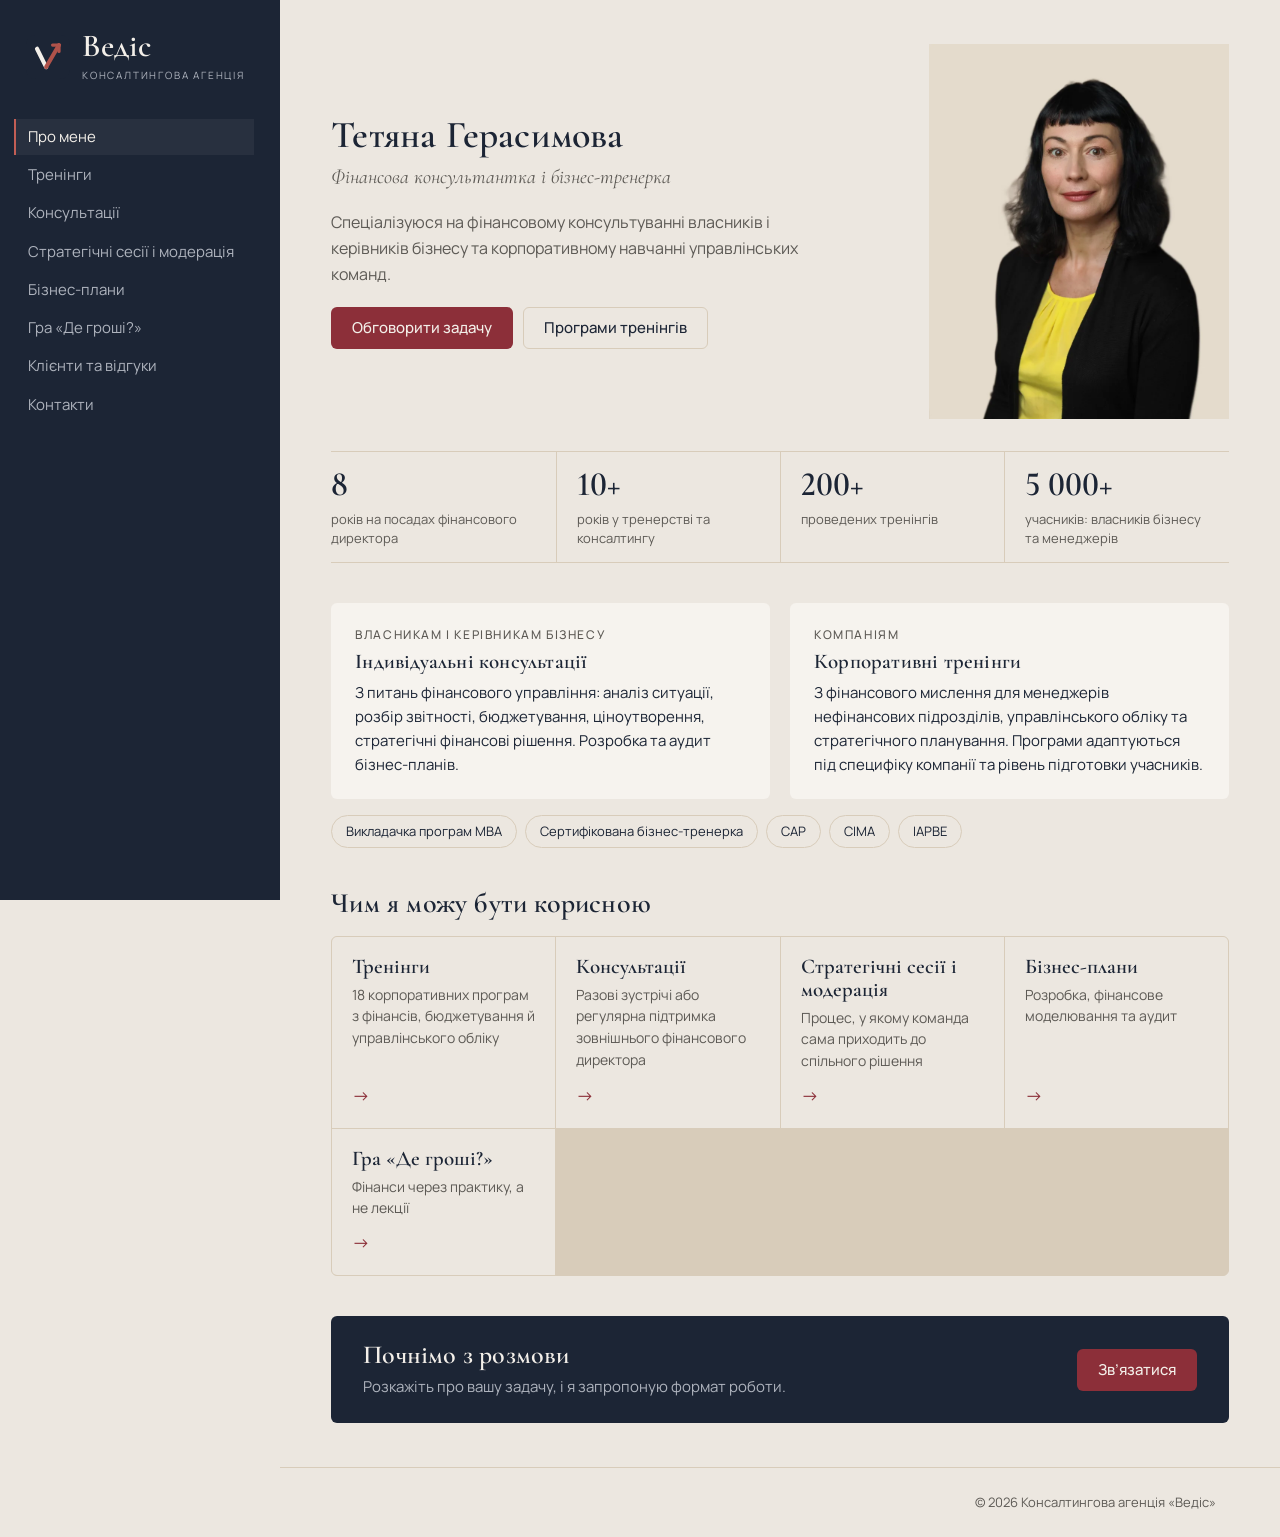
==== commit 592be5d0: "Site tweaks: rect portrait, drop clients block, footer, dot bullets, dialogs" ====
--- a/index.html
+++ b/index.html
@@ -19,7 +19,7 @@
   <link rel="preconnect" href="https://fonts.googleapis.com" />
   <link rel="preconnect" href="https://fonts.gstatic.com" crossorigin />
   <link href="https://fonts.googleapis.com/css2?family=Cormorant+Garamond:ital,wght@0,500;0,600;1,500&family=Manrope:wght@400;500;600&display=swap" rel="stylesheet" />
-  <link rel="stylesheet" href="assets/css/styles.css?v=20261014-1622" />
+  <link rel="stylesheet" href="assets/css/styles.css?v=20261014-1700" />
 </head>
 <body>
   <div class="layout">
@@ -99,21 +99,6 @@
         </section>
 
         <section class="block">
-          <div class="block-head">
-            <h2>Клієнти та партнери</h2>
-          </div>
-          <div class="clients-strip">
-            <div class="client is-tile"><img src="assets/clients/darnytsia.png" alt="Дарниця" loading="lazy" /></div>
-            <div class="client"><img src="assets/clients/arterium.png" alt="Артеріум" loading="lazy" /></div>
-            <div class="client is-tile"><img src="assets/clients/kernel.png" alt="Kernel" loading="lazy" /></div>
-            <div class="client"><img src="assets/clients/bdo.png" alt="BDO" loading="lazy" /></div>
-            <div class="client"><img src="assets/clients/subaru.png" alt="Subaru" loading="lazy" /></div>
-            <div class="client"><img src="assets/clients/badm.png" alt="БаДМ" loading="lazy" /></div>
-          </div>
-          <div class="actions"><a class="button button-ghost" href="klienty.html">Усі клієнти →</a></div>
-        </section>
-
-        <section class="block">
           <div class="cta-band">
             <div>
               <h2>Почнімо з розмови</h2>
@@ -125,7 +110,6 @@
       </main>
       <footer class="footer">
         <span>© <span data-year>2026</span> Консалтингова агенція «Ведіс»</span>
-        <a href="mailto:tg@vedis.com.ua">tg@vedis.com.ua</a>
       </footer>
     </div>
   </div>
@@ -151,6 +135,6 @@
     </form>
   </dialog>
 
-  <script src="assets/js/main.js?v=20261014-1622"></script>
+  <script src="assets/js/main.js?v=20261014-1700"></script>
 </body>
 </html>
--- a/assets/css/styles.css
+++ b/assets/css/styles.css
@@ -71,6 +71,7 @@
 .page-head { margin-bottom: 28px; }
 .block { margin-top: 40px; }
 .block-head { margin-bottom: 16px; }
+.block-tight { margin-top: 24px; }
 
 /* ---------- Buttons ---------- */
 .button {
@@ -92,7 +93,7 @@
 .hero { display: grid; grid-template-columns: minmax(0, 1.25fr) minmax(0, 1fr); gap: 40px; align-items: center; }
 .hero .role { font-family: var(--serif); font-size: 20px; line-height: 1.3; font-style: italic; color: var(--muted); margin-top: 8px; }
 .portrait {
-  aspect-ratio: 4 / 5; max-width: 300px; justify-self: end; width: 100%; border-radius: 200px 200px 6px 6px;
+  aspect-ratio: 4 / 5; max-width: 300px; justify-self: end; width: 100%; border-radius: 0;
   background: var(--sand-soft); overflow: hidden;
   display: grid; place-items: center;
   font-family: var(--serif); font-size: 96px; color: var(--sand);
@@ -129,7 +130,7 @@
 /* ---------- Lists / services ---------- */
 .checklist { list-style: none; padding: 0; margin: 0; display: grid; grid-template-columns: repeat(2, minmax(0, 1fr)); gap: 0 32px; }
 .checklist li { padding: 8px 0 8px 26px; border-bottom: 1px solid var(--sand); position: relative; }
-.checklist li::before { content: ""; position: absolute; left: 2px; top: 18px; width: 12px; height: 2px; background: var(--bordo); }
+.checklist li::before { content: ""; position: absolute; left: 4px; top: 17px; width: 7px; height: 7px; border-radius: 50%; background: var(--bordo); }
 
 .services { display: grid; gap: 12px; }
 .service { background: var(--paper); border-radius: var(--radius); padding: 22px 26px; display: grid; grid-template-columns: 48px minmax(0, 1fr); gap: 8px 24px; }
@@ -248,7 +249,7 @@
 .dialog-close { position: absolute; top: 14px; right: 16px; background: none; border: 0; font-size: 28px; line-height: 1; cursor: pointer; color: var(--muted); }
 
 /* ---------- Footer ---------- */
-.footer { border-top: 1px solid var(--sand); padding: 24px clamp(24px, 5vw, 72px); font-size: 13px; color: var(--muted); display: flex; justify-content: space-between; flex-wrap: wrap; gap: 8px 24px; }
+.footer { border-top: 1px solid var(--sand); padding: 24px clamp(24px, 5vw, 72px); font-size: 13px; color: var(--muted); display: flex; justify-content: flex-end; flex-wrap: wrap; gap: 8px 24px; }
 .footer a { text-decoration: none; }
 .print-head { display: none; }
 
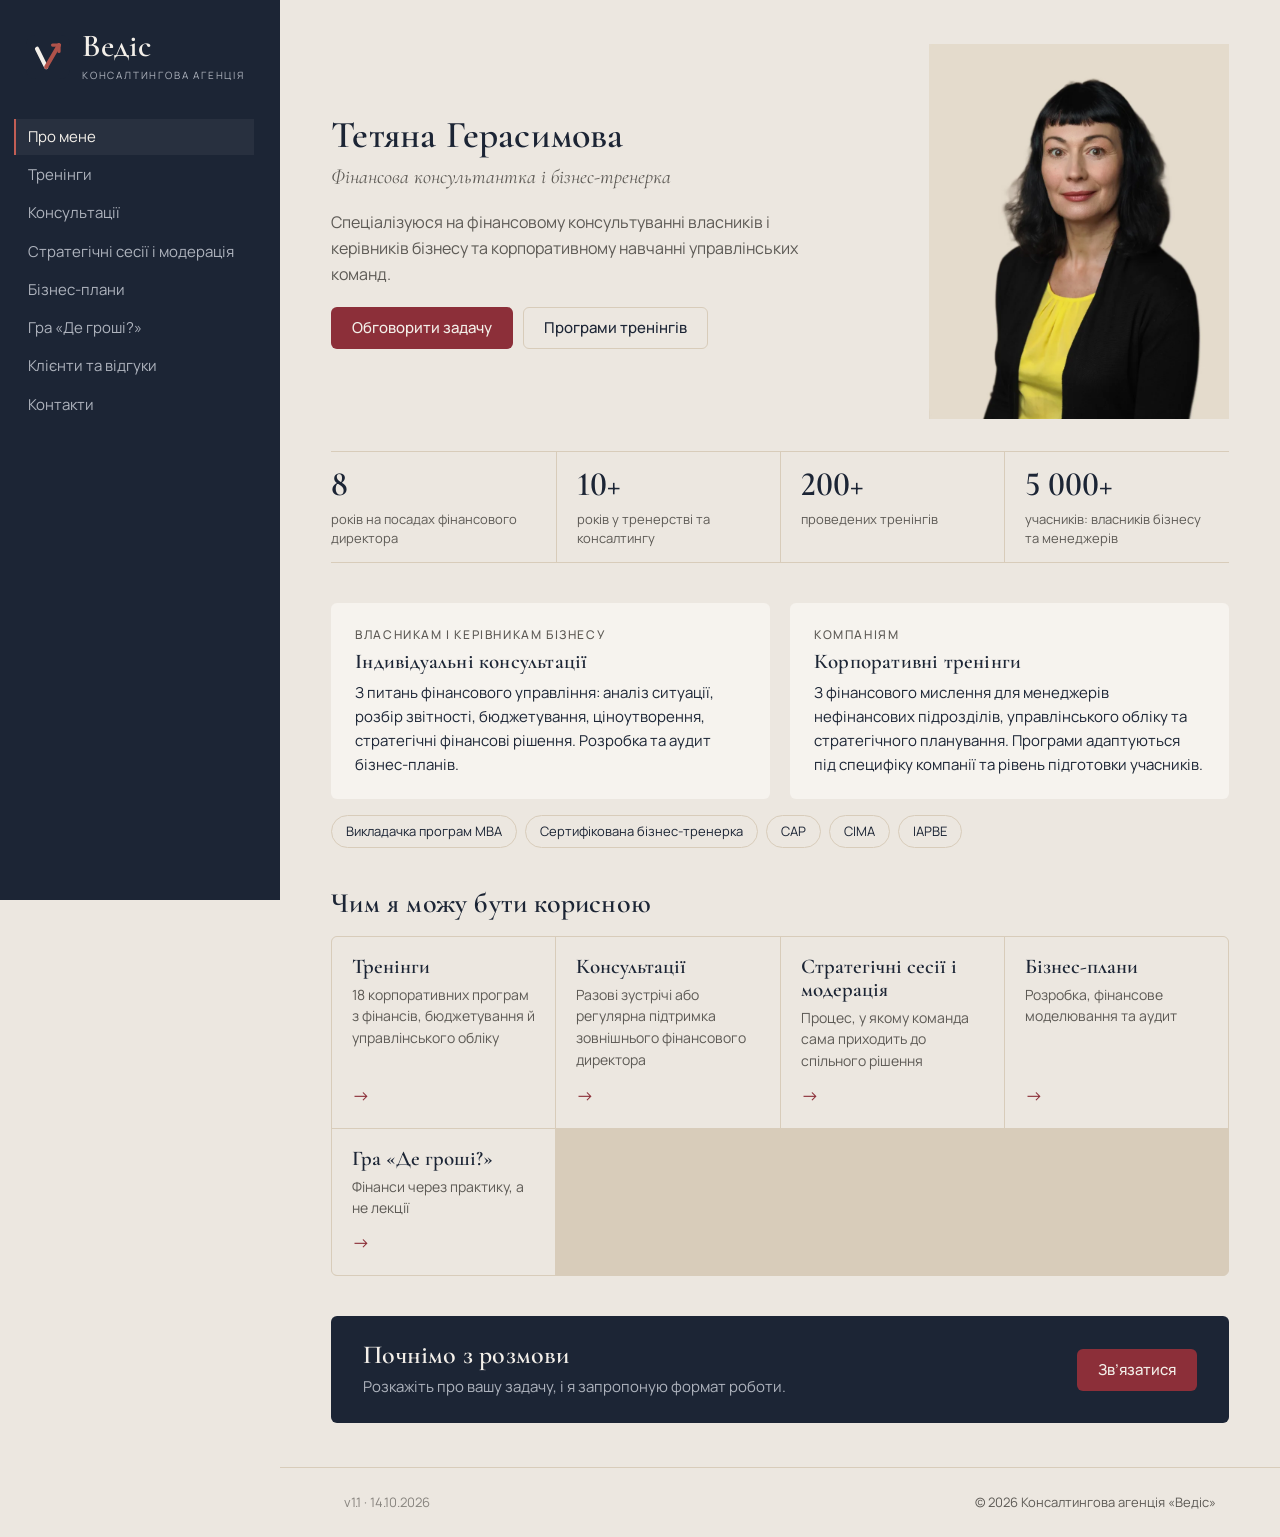
==== commit 0a38bfa2: "Show site version in footer" ====
--- a/index.html
+++ b/index.html
@@ -19,7 +19,7 @@
   <link rel="preconnect" href="https://fonts.googleapis.com" />
   <link rel="preconnect" href="https://fonts.gstatic.com" crossorigin />
   <link href="https://fonts.googleapis.com/css2?family=Cormorant+Garamond:ital,wght@0,500;0,600;1,500&family=Manrope:wght@400;500;600&display=swap" rel="stylesheet" />
-  <link rel="stylesheet" href="assets/css/styles.css?v=20261014-1700" />
+  <link rel="stylesheet" href="assets/css/styles.css?v=20261014-1900" />
 </head>
 <body>
   <div class="layout">
@@ -135,6 +135,6 @@
     </form>
   </dialog>
 
-  <script src="assets/js/main.js?v=20261014-1700"></script>
+  <script src="assets/js/main.js?v=20261014-1900"></script>
 </body>
 </html>
--- a/assets/css/styles.css
+++ b/assets/css/styles.css
@@ -151,19 +151,18 @@
 
 .two-col { display: grid; grid-template-columns: repeat(2, minmax(0, 1fr)); gap: 32px; }
 .two-col h2 { margin-bottom: 8px; }
+.two-col > .actions { align-self: start; margin-top: 12px; }
 
 /* ---------- Trainings ---------- */
-.trainings { display: grid; grid-template-columns: 300px minmax(0, 1fr); gap: 48px; align-items: start; }
-.program-nav { position: sticky; top: 32px; max-height: calc(100vh - 64px); overflow-y: auto; overflow-x: hidden; padding: 0 6px 0 12px; margin-left: -12px; }
-.program-nav h2 { font-family: var(--sans); font-size: 11px; letter-spacing: 1.6px; text-transform: uppercase; color: var(--muted); font-weight: 500; margin: 24px 0 8px; }
-.program-nav h2:first-child { margin-top: 0; }
+.page-trainings { --sidebar: 380px; }
+.nav-trainings { margin-top: 28px; }
+.nav-trainings .nav-back { margin-bottom: 8px; }
+.nav-title { font-family: var(--serif); font-size: 26px; font-weight: 600; color: var(--on-navy); margin: 8px 0 0; }
+.program-nav h2 { font-family: var(--sans); font-size: 11px; letter-spacing: 1.6px; text-transform: uppercase; color: var(--on-navy-muted); font-weight: 500; margin: 22px 0 6px; }
 .program-nav ul { list-style: none; margin: 0; padding: 0; }
-.program-nav a { display: grid; grid-template-columns: minmax(0, 1fr) auto; gap: 12px; padding: 9px 12px; margin: 0 -12px; border-radius: var(--radius); text-decoration: none; font-size: 14px; line-height: 1.4; }
-.program-nav a small { color: var(--muted); font-size: 12px; white-space: nowrap; padding-top: 1px; }
-.program-nav a:hover { background: var(--paper); }
-.program-nav a[aria-current="true"] { background: var(--navy); color: var(--on-navy); }
-.program-nav a[aria-current="true"] small { color: var(--on-navy-muted); }
-.program-select { display: none; }
+.nav .program-nav a { display: grid; grid-template-columns: minmax(0, 1fr) auto; gap: 12px; font-size: 14px; line-height: 1.35; }
+.program-nav a small { color: var(--on-navy-muted); font-size: 12px; white-space: nowrap; padding-top: 1px; }
+.program-nav a[aria-current="true"] { color: var(--on-navy); border-left-color: var(--bordo-light); background: rgba(255,255,255,.07); }
 
 .program { background: var(--paper); border-radius: var(--radius); padding: 28px 32px; }
 .js .program:not(.is-active) { display: none; }
@@ -249,8 +248,9 @@
 .dialog-close { position: absolute; top: 14px; right: 16px; background: none; border: 0; font-size: 28px; line-height: 1; cursor: pointer; color: var(--muted); }
 
 /* ---------- Footer ---------- */
-.footer { border-top: 1px solid var(--sand); padding: 24px clamp(24px, 5vw, 72px); font-size: 13px; color: var(--muted); display: flex; justify-content: flex-end; flex-wrap: wrap; gap: 8px 24px; }
+.footer { border-top: 1px solid var(--sand); padding: 24px clamp(24px, 5vw, 72px); font-size: 13px; color: var(--muted); display: flex; justify-content: space-between; flex-wrap: wrap; gap: 8px 24px; }
 .footer a { text-decoration: none; }
+.footer .version { opacity: .7; }
 .print-head { display: none; }
 
 /* ---------- Responsive ---------- */
@@ -261,10 +261,6 @@
 }
 
 @media (max-width: 1280px) {
-  .trainings { grid-template-columns: 1fr; gap: 20px; }
-  .program-nav { display: none; }
-  .program-select { display: grid; gap: 6px; font-size: 13px; color: var(--muted); max-width: 640px; }
-  .program-select select { font: 500 16px var(--sans); padding: 12px 14px; border: 1px solid var(--sand); border-radius: var(--radius); background: var(--paper); color: var(--ink); width: 100%; }
 }
 
 @media (max-width: 1180px) {
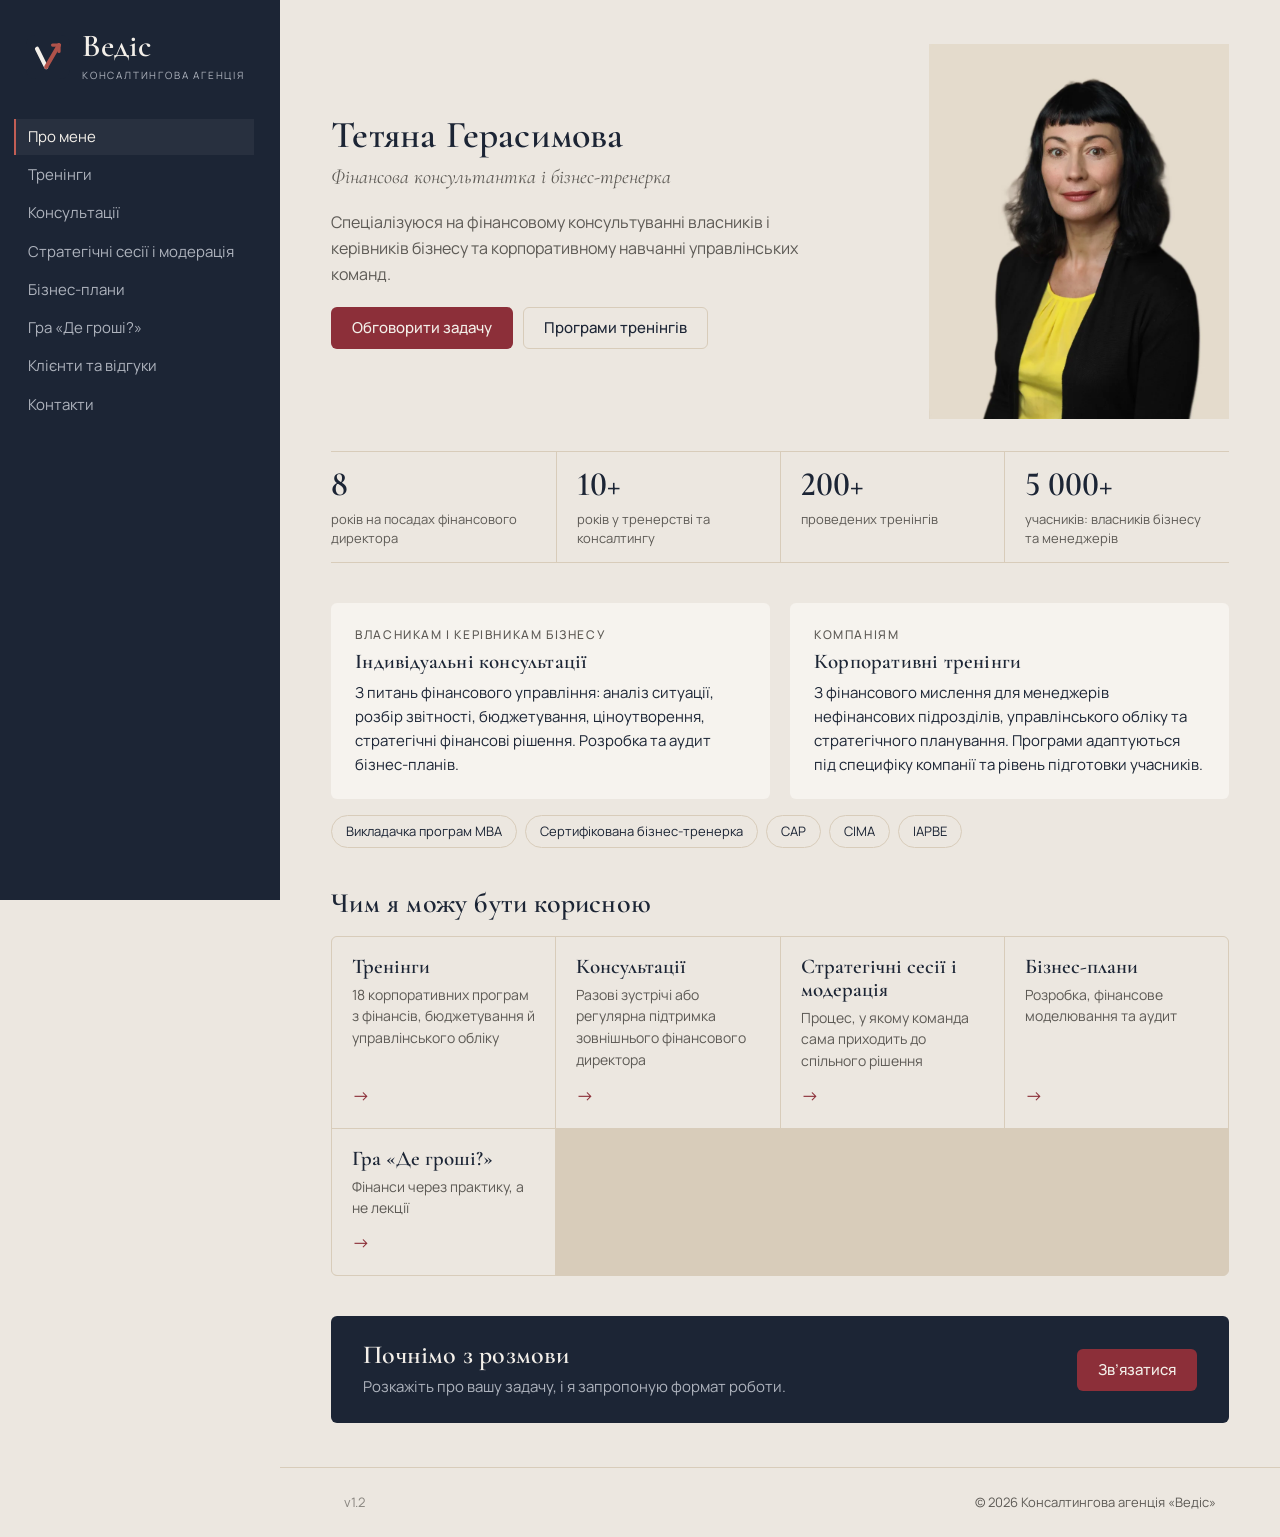
==== commit 4dd8f9a6: "Trainings nav: highlight groups, drop hours; version v1.2" ====
--- a/index.html
+++ b/index.html
@@ -19,7 +19,7 @@
   <link rel="preconnect" href="https://fonts.googleapis.com" />
   <link rel="preconnect" href="https://fonts.gstatic.com" crossorigin />
   <link href="https://fonts.googleapis.com/css2?family=Cormorant+Garamond:ital,wght@0,500;0,600;1,500&family=Manrope:wght@400;500;600&display=swap" rel="stylesheet" />
-  <link rel="stylesheet" href="assets/css/styles.css?v=20261014-1900" />
+  <link rel="stylesheet" href="assets/css/styles.css?v=20261014-1930" />
 </head>
 <body>
   <div class="layout">
@@ -135,6 +135,6 @@
     </form>
   </dialog>
 
-  <script src="assets/js/main.js?v=20261014-1900"></script>
+  <script src="assets/js/main.js?v=20261014-1930"></script>
 </body>
 </html>
--- a/assets/css/styles.css
+++ b/assets/css/styles.css
@@ -158,9 +158,10 @@
 .nav-trainings { margin-top: 28px; }
 .nav-trainings .nav-back { margin-bottom: 8px; }
 .nav-title { font-family: var(--serif); font-size: 26px; font-weight: 600; color: var(--on-navy); margin: 8px 0 0; }
-.program-nav h2 { font-family: var(--sans); font-size: 11px; letter-spacing: 1.6px; text-transform: uppercase; color: var(--on-navy-muted); font-weight: 500; margin: 22px 0 6px; }
+.program-nav h2 { font-family: var(--sans); font-size: 11px; letter-spacing: 1.6px; text-transform: uppercase; color: var(--on-navy); font-weight: 600; margin: 32px 0 8px; padding-top: 18px; border-top: 1px solid rgba(255,255,255,.14); }
+.program-nav h2:first-child { margin-top: 20px; }
 .program-nav ul { list-style: none; margin: 0; padding: 0; }
-.nav .program-nav a { display: grid; grid-template-columns: minmax(0, 1fr) auto; gap: 12px; font-size: 14px; line-height: 1.35; }
+.nav .program-nav a { display: block; font-size: 14px; line-height: 1.35; }
 .program-nav a small { color: var(--on-navy-muted); font-size: 12px; white-space: nowrap; padding-top: 1px; }
 .program-nav a[aria-current="true"] { color: var(--on-navy); border-left-color: var(--bordo-light); background: rgba(255,255,255,.07); }
 
